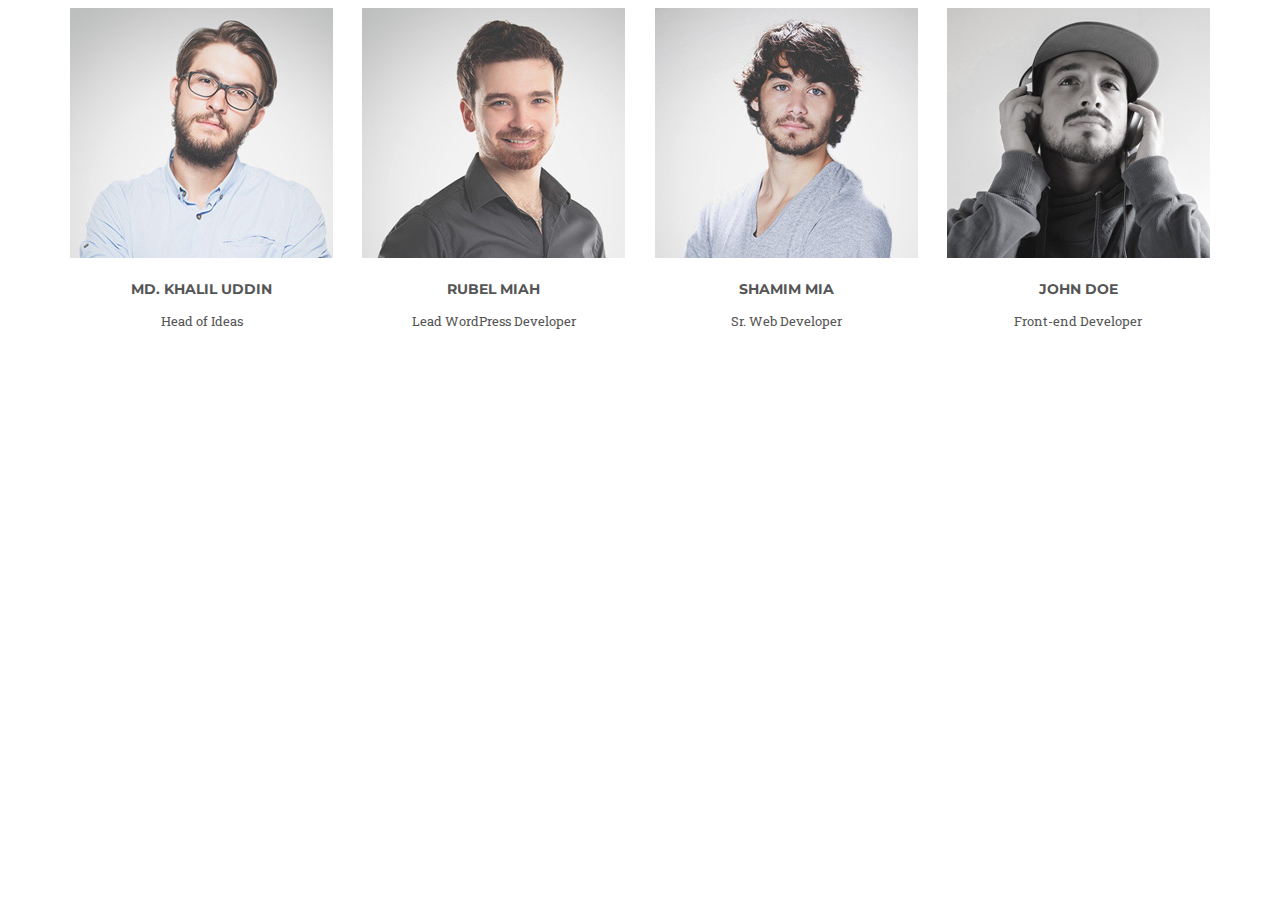
==== index.html @ b05b798d "создание overlay" ====
<!DOCTYPE html>
<html lang="ru">

<head>
    <meta charset="UTF-8">
    <meta name="viewport" content="width=device-width, initial-scale=1.0">
    <title>Module-05-lesson-1</title>
    <link href="https://fonts.googleapis.com/css2?family=Montserrat:wght@600&family=Roboto+Slab&display=swap"
        rel="stylesheet">
    <link rel="stylesheet" href="https://cdnjs.cloudflare.com/ajax/libs/modern-normalize/1.0.0/modern-normalize.min.css"
        integrity="sha512-ISS7cAi1PEhQ8jnbJpJZMd29NlhNj4AWYyLOSp2CE/CsHxTCu+r+t0D2yoJudVrd0/8fTVPUVDzY5Tvli75u/g=="
        crossorigin="anonymous" />
    <link rel="stylesheet" href="./css/styles.css">
</head>

<body>
    <ul class="team-list list">
        <li class="team-list-item">
            <a href="#" class="team-list-link-wrapper link">
                <div class="team-list-img-wrapper">
                    <img src="./images/teammate-1.jpg" alt="teammate Khalil" class="team-list-item-img">
                    <p class="overlay">Lorem, ipsum dolor sit amet consectetur adipisicing elit. Recusandae esse
                        aliquid,
                        dolorem assumenda ipsam in sit molestias sint vel nostrum a corporis earum culpa repellendus
                        quia.
                        Rem voluptates facilis iure. Lorem, ipsum dolor sit amet consectetur adipisicing elit.
                        Recusandae
                        esse aliquid,
                        dolorem assumenda ipsam in sit molestias sint vel nostrum a corporis earum culpa repellendus
                        quia.
                        Rem voluptates facilis iure.</p>
                </div>
                <div class="team-list-content">
                    <h3 class="team-list-item-name">Md. Khalil Uddin</h3>
                    <p class="team-list-item-position">Head of Ideas</p>
                </div>
            </a>
        </li>
        <li class="team-list-item">
            <a href="#" class="team-list-link-wrapper link">

                <img src="./images/teammate-2.jpg" alt="teammate Rubel" class="team-list-item-img">

                <div class="team-list-content">
                    <h3 class="team-list-item-name">Rubel Miah</h3>
                    <p class="team-list-item-position">Lead WordPress Developer</p>
                </div>
            </a>
        </li>
        <li class="team-list-item">
            <a href="#" class="team-list-link-wrapper link">

                <img src="./images/teammate-3.jpg" alt="teammate Shamin" class="team-list-item-img">

                <div class="team-list-content">
                    <h3 class="team-list-item-name">Shamim Mia</h3>
                    <p class="team-list-item-position">Sr. Web Developer</p>
                </div>
            </a>
        </li>
        <li class="team-list-item">
            <a href="#" class="team-list-link-wrapper link">

                <img src="./images/teammate-4.jpg" alt="teammate John" class="team-list-item-img">

                <div class="team-list-content">
                    <h3 class="team-list-item-name">John Doe</h3>
                    <p class="team-list-item-position">Front-end Developer</p>
                </div>
            </a>
        </li>
    </ul>
</body>

</html>
---- css/styles.css ----
h1,
h2,
h3,
h4,
h5,
h6,
p {
  margin: 0;
}

ul,
ol {
  padding: 0;
  margin: 0;
}

img {
  display: block;
  max-width: 100%;
  height: auto;
}

.list {
  list-style: none;
}

.link {
  text-decoration: none;
}

.team-list {
  display: flex;
  justify-content: space-between;
  width: 1140px;
  margin: 0 auto;
}

.team-list-item {
  text-align: center;
  width: 263px;
}

.team-list-content {
  padding: 20px 30px;
}

.team-list-item-name {
  font-family: "Montserrat", sans-serif;
  font-size: 14px;
  color: rgb(85, 85, 85);
  text-transform: uppercase;
  line-height: 1.714;
  margin-bottom: 8px;
}

.team-list-item-position {
  font-family: "Roboto Slab", serif;
  font-size: 13px;
  color: rgb(85, 85, 85);
  line-height: 1.846;
}

.team-list-link-wrapper {
  display: block;
}

.team-list-img-wrapper {
  position: relative;
  overflow: hidden;
}

.overlay {
  position: absolute;
  top: 0;
  left: 0;
  width: 100%;
  height: 100%;
  font-family: sans-serif;
  line-height: 1.4;
  padding: 20px;
  overflow: auto;
  background-color: rgba(255, 99, 71, 0.5);
  color: #ffffff;

  transform: translateY(100%);
  transition: transform 250ms linear;
}

.team-list-link-wrapper:hover .overlay,
.team-list-link-wrapper:focus .overlay {
  transform: translateY(0%);
}
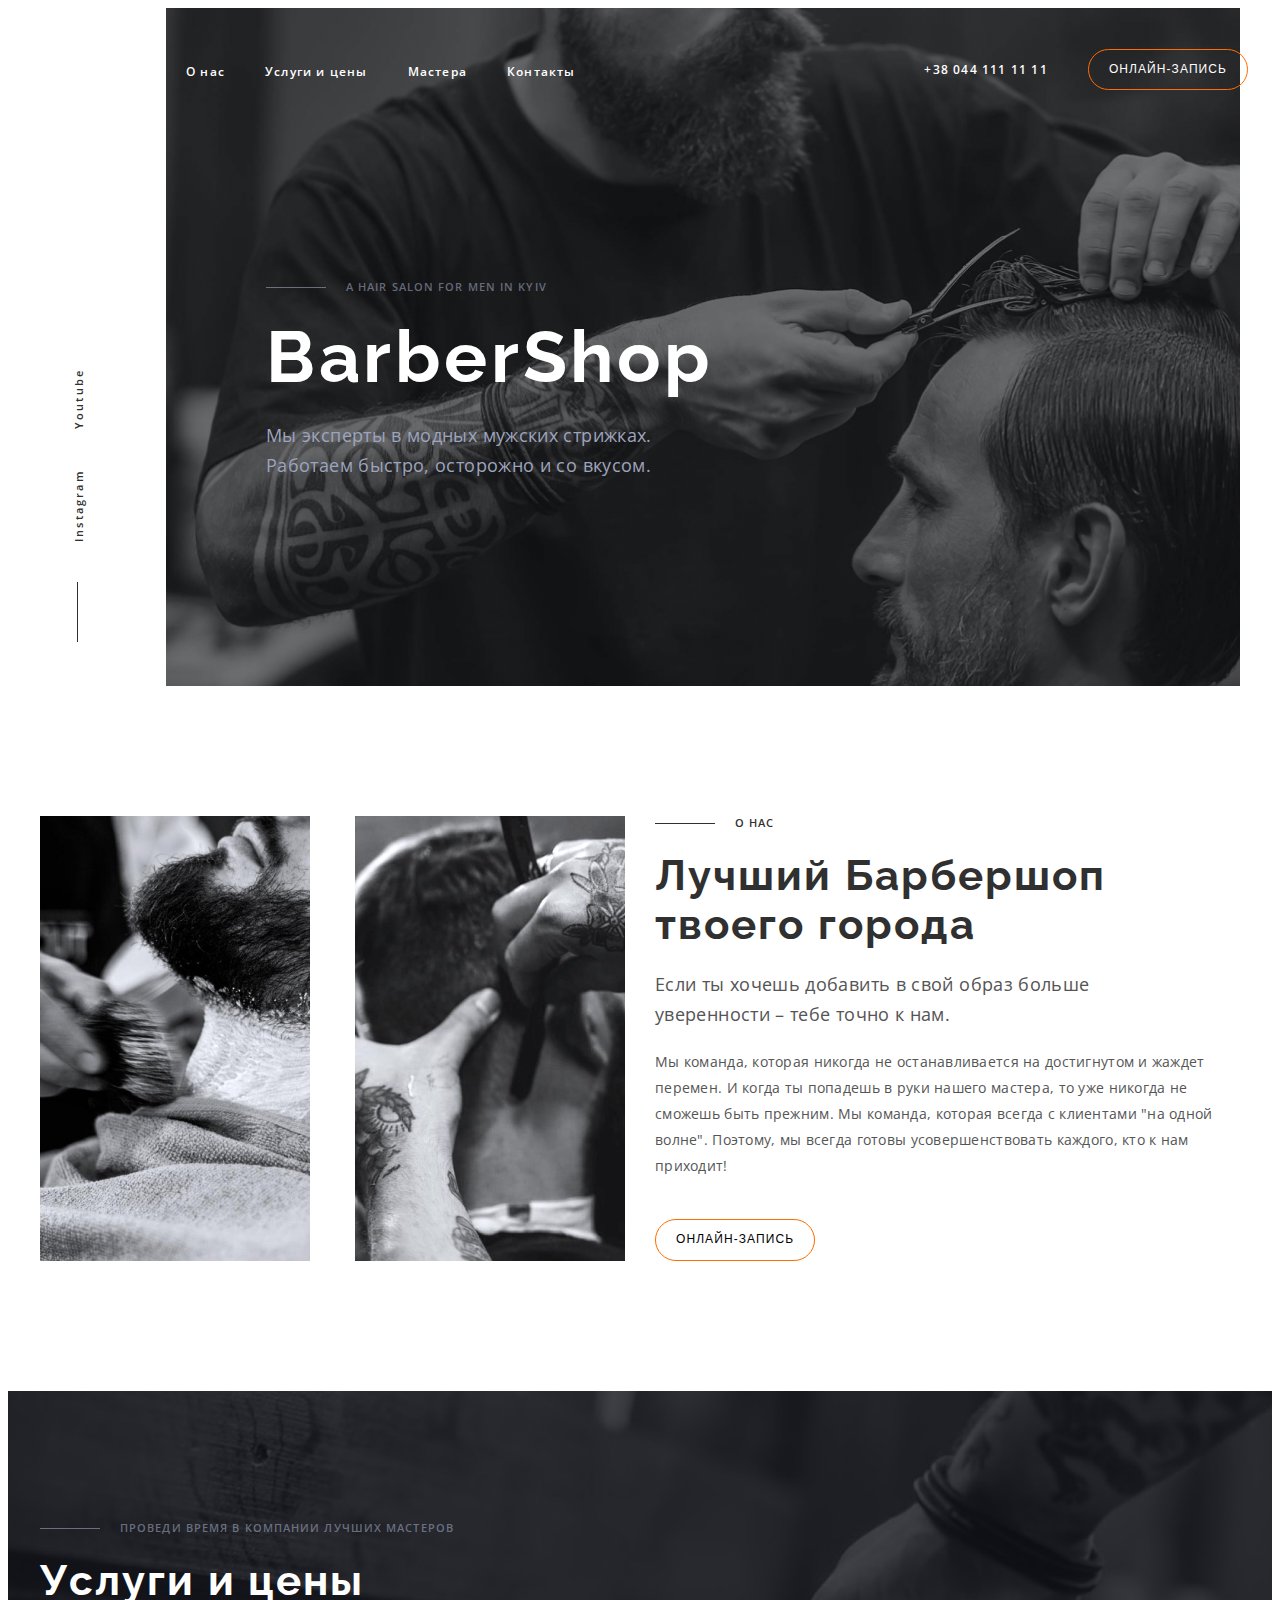
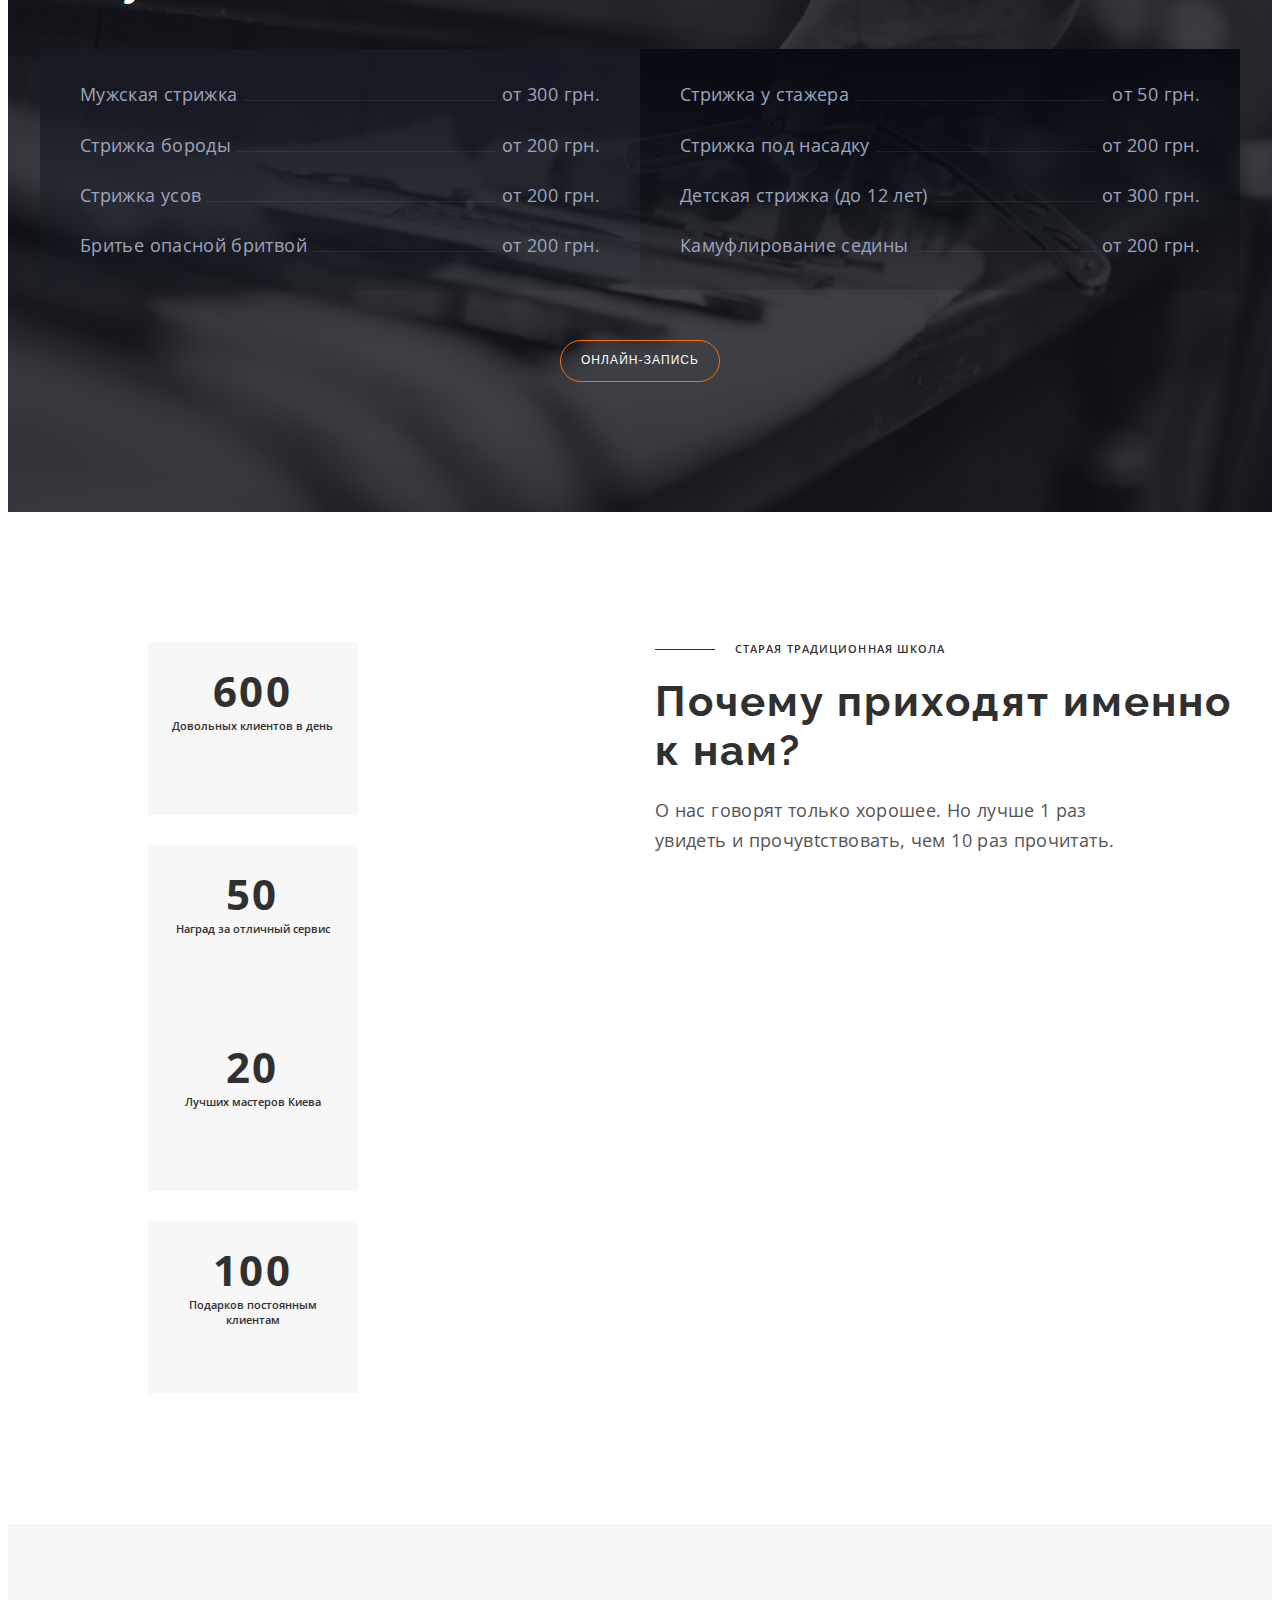
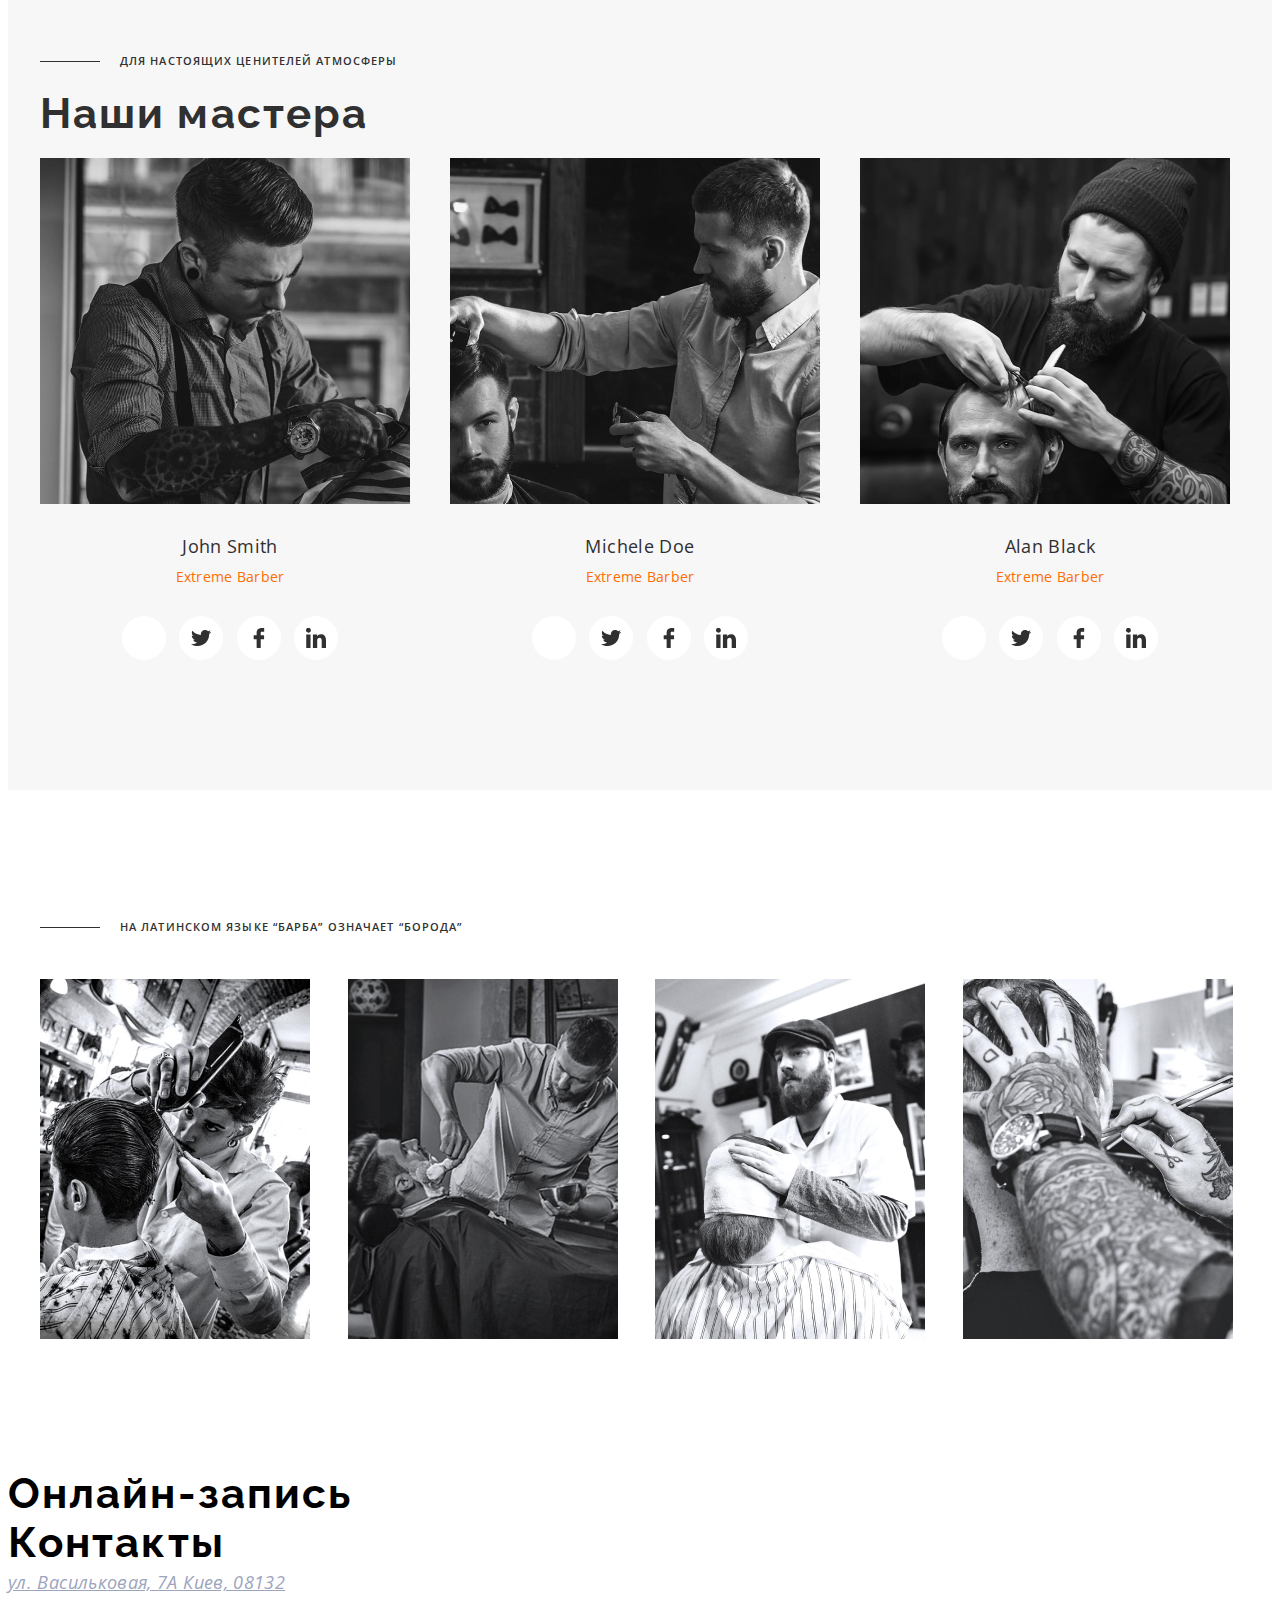
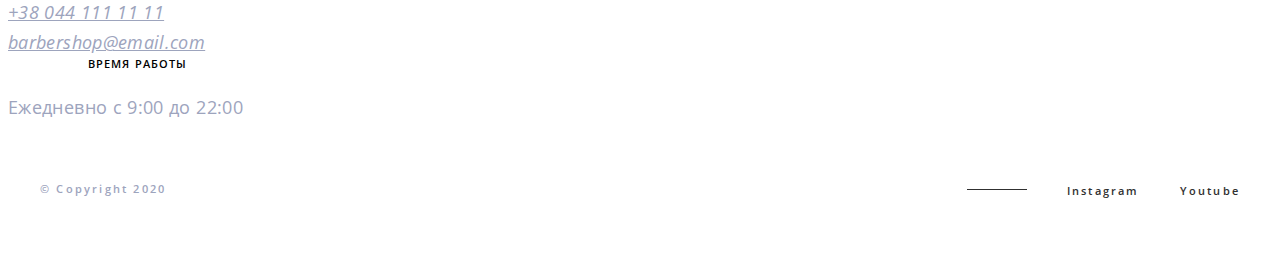
==== commit 1aa9a64f: "Создано модальное окно и добавлены transition на интерактивные элементы" ====
--- a/index.html
+++ b/index.html
@@ -3,73 +3,397 @@
 
 <head>
     <meta charset="UTF-8">
+    <meta http-equiv="X-UA-Compatible" content="IE=edge">
     <meta name="viewport" content="width=device-width, initial-scale=1.0">
-    <title>Module-05-lesson-1</title>
-    <link href="https://fonts.googleapis.com/css2?family=Montserrat:wght@600&family=Roboto+Slab&display=swap"
+    <title>Barbershop</title>
+    <link rel="preconnect" href="https://fonts.googleapis.com">
+    <link rel="preconnect" href="https://fonts.gstatic.com" crossorigin>
+    <link
+        href="https://fonts.googleapis.com/css2?family=Open+Sans:wght@400;600;700&family=Raleway:wght@700&display=swap"
         rel="stylesheet">
-    <link rel="stylesheet" href="https://cdnjs.cloudflare.com/ajax/libs/modern-normalize/1.0.0/modern-normalize.min.css"
-        integrity="sha512-ISS7cAi1PEhQ8jnbJpJZMd29NlhNj4AWYyLOSp2CE/CsHxTCu+r+t0D2yoJudVrd0/8fTVPUVDzY5Tvli75u/g=="
-        crossorigin="anonymous" />
+    <link rel="stylesheet" href="https://cdnjs.cloudflare.com/ajax/libs/modern-normalize/1.1.0/modern-normalize.min.css"
+        integrity="sha512-wpPYUAdjBVSE4KJnH1VR1HeZfpl1ub8YT/NKx4PuQ5NmX2tKuGu6U/JRp5y+Y8XG2tV+wKQpNHVUX03MfMFn9Q=="
+        crossorigin="anonymous" referrerpolicy="no-referrer" />
+    <link rel="stylesheet" href="https://cdnjs.cloudflare.com/ajax/libs/animate.css/4.1.1/animate.min.css" />
     <link rel="stylesheet" href="./css/styles.css">
 </head>
 
 <body>
-    <ul class="team-list list">
-        <li class="team-list-item">
-            <a href="#" class="team-list-link-wrapper link">
-                <div class="team-list-img-wrapper">
-                    <img src="./images/teammate-1.jpg" alt="teammate Khalil" class="team-list-item-img">
-                    <p class="overlay">Lorem, ipsum dolor sit amet consectetur adipisicing elit. Recusandae esse
-                        aliquid,
-                        dolorem assumenda ipsam in sit molestias sint vel nostrum a corporis earum culpa repellendus
-                        quia.
-                        Rem voluptates facilis iure. Lorem, ipsum dolor sit amet consectetur adipisicing elit.
-                        Recusandae
-                        esse aliquid,
-                        dolorem assumenda ipsam in sit molestias sint vel nostrum a corporis earum culpa repellendus
-                        quia.
-                        Rem voluptates facilis iure.</p>
-                </div>
-                <div class="team-list-content">
-                    <h3 class="team-list-item-name">Md. Khalil Uddin</h3>
-                    <p class="team-list-item-position">Head of Ideas</p>
-                </div>
-            </a>
-        </li>
-        <li class="team-list-item">
-            <a href="#" class="team-list-link-wrapper link">
-
-                <img src="./images/teammate-2.jpg" alt="teammate Rubel" class="team-list-item-img">
-
-                <div class="team-list-content">
-                    <h3 class="team-list-item-name">Rubel Miah</h3>
-                    <p class="team-list-item-position">Lead WordPress Developer</p>
-                </div>
-            </a>
-        </li>
-        <li class="team-list-item">
-            <a href="#" class="team-list-link-wrapper link">
-
-                <img src="./images/teammate-3.jpg" alt="teammate Shamin" class="team-list-item-img">
-
-                <div class="team-list-content">
-                    <h3 class="team-list-item-name">Shamim Mia</h3>
-                    <p class="team-list-item-position">Sr. Web Developer</p>
-                </div>
-            </a>
-        </li>
-        <li class="team-list-item">
-            <a href="#" class="team-list-link-wrapper link">
-
-                <img src="./images/teammate-4.jpg" alt="teammate John" class="team-list-item-img">
-
-                <div class="team-list-content">
-                    <h3 class="team-list-item-name">John Doe</h3>
-                    <p class="team-list-item-position">Front-end Developer</p>
-                </div>
-            </a>
-        </li>
-    </ul>
+    <!-- HEADER -->
+    <header class="header">
+        <div class="container header-container">
+            <nav class="nav">
+                <a class="logo animate__bounce" href="./">
+                    <svg class="logo-icon" width="68" height="54">
+                        <use href="./images/sprite.svg#logo"></use>
+                    </svg>
+                </a>
+                <ul class="menu list">
+                    <li class="menu-item">
+                        <a class="menu-link link" href="#about">О нас</a>
+                    </li>
+                    <li class="menu-item">
+                        <a class="menu-link link" href="#services">Услуги и цены</a>
+                    </li>
+                    <li class="menu-item">
+                        <a class="menu-link link" href="">Мастера</a>
+                    </li>
+                    <li class="menu-item">
+                        <a class="menu-link link" href="">Контакты</a>
+                    </li>
+                </ul>
+            </nav>
+            <a class="header-tel link" href="tel:+380441111111">+38 044 111 11 11</a>
+            <button class="modal-btn modal-btn-theme-dark" data-modal-open type="button">онлайн-запись</button>
+        </div>
+    </header>
+    <main>
+        <!-- HERO -->
+        <section class="hero">
+            <div class="container hero-container">
+                <div class="hero-left-side">
+                    <ul class="social-links-list hero-social-links-list list">
+                        <li class="social-links-list-item">
+                            <a class="social-links-list-link link" href="" lang="en">Instagram</a>
+                        </li>
+                        <li class="social-links-list-item">
+                            <a class="social-links-list-link link" href="" lang="en">Youtube</a>
+                        </li>
+                    </ul>
+                </div>
+                <div class="hero-right-side">
+                    <p class="suptitle suptitle-theme-dark" lang="en">A hair salon for men in Kyiv</p>
+                    <h1 class="hero-title" lang="en">BarberShop</h1>
+                    <p class="description description-theme-dark hero-description">Мы эксперты в модных мужских
+                        стрижках. Работаем быстро,
+                        осторожно и
+                        со
+                        вкусом.</p>
+                </div>
+            </div>
+        </section>
+
+        <!-- ABOUT -->
+        <section class="about section" id="about">
+            <div class="container about-container">
+                <div class="about-left-side">
+                    <ul class="about-list list">
+                        <li class="about-list-item">
+                            <img class="about-list-img" src="./images/about/about-img-1.jpg"
+                                alt="мастер бреет бороду клиенту" width="270" height="445">
+                        </li>
+                        <li class="about-list-item">
+                            <img class="about-list-img" src="./images/about/about-img-2.jpg"
+                                alt="мастер стрижет клиента" width="270" height="445">
+                        </li>
+                    </ul>
+                </div>
+                <div class="about-right-side">
+                    <h2 class="suptitle suptitle-theme-light">О НАС</h2>
+                    <h3 class="title title-theme-light">Лучший Барбершоп твоего города</h3>
+                    <p class="description description-theme-light about-description">Если ты хочешь добавить в свой
+                        образ больше уверенности –
+                        тебе точно к нам.
+                    </p>
+                    <p class="about-text">Мы команда, которая никогда не останавливается на достигнутом
+                        и жаждет перемен. И когда ты попадешь в руки нашего мастера,
+                        то уже никогда не сможешь быть прежним. Мы команда, которая всегда с клиентами "на одной волне".
+                        Поэтому, мы всегда готовы усовершенствовать каждого, кто к нам приходит!</p>
+                    <button class="modal-btn" type="button">онлайн-запись</button>
+                </div>
+            </div>
+        </section>
+
+        <!-- SERVICES -->
+        <section class="services section" id="services">
+            <div class="container">
+                <p class="suptitle suptitle-theme-dark">Проведи время в компании лучших мастеров</p>
+                <h2 class="title title-theme-dark">Услуги и цены</h2>
+                <div class="services-list-wrapper">
+                    <ul class="services-list list">
+                        <li class="services-list-item">
+                            <span class="services-list-name">Мужская стрижка</span><span class="services-list-price">от
+                                300
+                                грн.</span>
+                        </li>
+                        <li class="services-list-item">
+                            <span class="services-list-name">Стрижка бороды</span><span class="services-list-price">от
+                                200
+                                грн.</span>
+                        </li>
+                        <li class="services-list-item">
+                            <span class="services-list-name">Стрижка усов</span><span class="services-list-price">от 200
+                                грн.</span>
+                        </li>
+                        <li class="services-list-item">
+                            <span class="services-list-name">Бритье опасной бритвой</span><span
+                                class="services-list-price">от
+                                200 грн.</span>
+                        </li>
+                    </ul>
+                    <ul class="services-list list">
+                        <li class="services-list-item">
+                            <span class="services-list-name">Cтрижка у стажера</span><span
+                                class="services-list-price">от 50
+                                грн.</span>
+                        </li>
+                        <li class="services-list-item">
+                            <span class="services-list-name">Стрижка под насадку</span><span
+                                class="services-list-price">от
+                                200
+                                грн.</span>
+                        </li>
+                        <li class="services-list-item">
+                            <span class="services-list-name">Детская стрижка (до 12 лет)</span><span
+                                class="services-list-price">от 300 грн.</span>
+                        </li>
+                        <li class="services-list-item">
+                            <span class="services-list-name">Камуфлирование седины</span><span
+                                class="services-list-price">от
+                                200 грн.</span>
+                        </li>
+                    </ul>
+                </div>
+                <button class="modal-btn modal-btn-theme-dark services-modal-btn" type="button">онлайн-запись</button>
+            </div>
+        </section>
+
+        <!-- ADVANTAGES -->
+        <section class="advantages section">
+            <div class="container advantages-container">
+                <div class="advantages-left-side">
+                    <ul class="advantages-list list">
+                        <li class="advantages-list-item">
+                            <p class="advantages-list-count">600</p>
+                            <p class="advantages-list-desc">Довольных клиентов в день</p>
+                        </li>
+                        <li class="advantages-list-item">
+                            <p class="advantages-list-count">50</p>
+                            <p class="advantages-list-desc">Наград за отличный сервис </p>
+                        </li>
+                        <li class="advantages-list-item">
+                            <p class="advantages-list-count">20</p>
+                            <p class="advantages-list-desc">Лучших мастеров Киева </p>
+                        </li>
+                        <li class="advantages-list-item">
+                            <p class="advantages-list-count">100</p>
+                            <p class="advantages-list-desc">Подарков постоянным клиентам</p>
+                        </li>
+                    </ul>
+                </div>
+                <div class="advantages-right-side">
+                    <p class="suptitle suptitle-theme-light">старая традиционная школа</p>
+                    <h2 class="title title-theme-light">Почему приходят именно к нам?</h2>
+                    <p class="description description-theme-light advantages-description">О нас говорят только хорошее.
+                        Но лучше 1 раз увидеть и
+                        прочувtствовать, чем
+                        10
+                        раз прочитать. </p>
+                </div>
+            </div>
+        </section>
+
+        <!-- MASTERS -->
+        <section class="masters section">
+            <div class="container">
+                <p class="suptitle suptitle-theme-light">для настоящих ценителей атмосферы</p>
+                <h2 class="title title-theme-light">Наши мастера</h2>
+                <ul class="masters-list list">
+                    <li class="masters-list-item">
+                        <img class="masters-list-img" src="./images/masters/john-smith.jpg" alt="мастер стрижет клиента"
+                            width="370" height="346">
+                        <div class="masters-list-content">
+                            <h3 class="masters-list-name" lang="en">John Smith</h3>
+                            <p class="masters-list-position" lang="en">Extreme Barber</p>
+                            <ul class="social-list list">
+                                <li class="social-list-item">
+                                    <a href="" class="social-list-link link">
+                                        <svg class="social-list-icon" width="20" height="20">
+                                            <use href="./images/sprite.svg#instagram"></use>
+                                        </svg>
+                                    </a>
+                                </li>
+                                <li class="social-list-item">
+                                    <a href="" class="social-list-link link">
+                                        <svg class="social-list-icon" width="20" height="20">
+                                            <use href="./images/sprite.svg#twitter"></use>
+                                        </svg>
+                                    </a>
+                                </li>
+                                <li class="social-list-item">
+                                    <a href="" class="social-list-link link">
+                                        <svg class="social-list-icon" width="20" height="20">
+                                            <use href="./images/sprite.svg#facebook"></use>
+                                        </svg>
+                                    </a>
+                                </li>
+                                <li class="social-list-item">
+                                    <a href="" class="social-list-link link">
+                                        <svg class="social-list-icon" width="20" height="20">
+                                            <use href="./images/sprite.svg#linkedin"></use>
+                                        </svg>
+                                    </a>
+                                </li>
+                            </ul>
+                        </div>
+                    </li>
+                    <li class="masters-list-item">
+                        <img class="masters-list-img" src="./images/masters/michele-doe.jpg"
+                            alt="мастер стрижет клиента" width="370" height="346">
+                        <div class="masters-list-content">
+                            <h3 class="masters-list-name" lang="en">Michele Doe</h3>
+                            <p class="masters-list-position" lang="en">Extreme Barber</p>
+                            <ul class="social-list list">
+                                <li class="social-list-item">
+                                    <a href="" class="social-list-link link">
+                                        <svg class="social-list-icon" width="20" height="20">
+                                            <use href="./images/sprite.svg#instagram"></use>
+                                        </svg>
+                                    </a>
+                                </li>
+                                <li class="social-list-item">
+                                    <a href="" class="social-list-link link">
+                                        <svg class="social-list-icon" width="20" height="20">
+                                            <use href="./images/sprite.svg#twitter"></use>
+                                        </svg>
+                                    </a>
+                                </li>
+                                <li class="social-list-item">
+                                    <a href="" class="social-list-link link">
+                                        <svg class="social-list-icon" width="20" height="20">
+                                            <use href="./images/sprite.svg#facebook"></use>
+                                        </svg>
+                                    </a>
+                                </li>
+                                <li class="social-list-item">
+                                    <a href="" class="social-list-link link">
+                                        <svg class="social-list-icon" width="20" height="20">
+                                            <use href="./images/sprite.svg#linkedin"></use>
+                                        </svg>
+                                    </a>
+                                </li>
+                            </ul>
+                        </div>
+                    </li>
+                    <li class="masters-list-item">
+                        <img class="masters-list-img" src="./images/masters/alan-black.jpg" alt="мастер стрижет клиента"
+                            width="370" height="346">
+                        <div class="masters-list-content">
+                            <h3 class="masters-list-name" lang="en">Alan Black</h3>
+                            <p class="masters-list-position" lang="en">Extreme Barber</p>
+                            <ul class="social-list list">
+                                <li class="social-list-item">
+                                    <a href="" class="social-list-link link">
+                                        <svg class="social-list-icon" width="20" height="20">
+                                            <use href="./images/sprite.svg#instagram"></use>
+                                        </svg>
+                                    </a>
+                                </li>
+                                <li class="social-list-item">
+                                    <a href="" class="social-list-link link">
+                                        <svg class="social-list-icon" width="20" height="20">
+                                            <use href="./images/sprite.svg#twitter"></use>
+                                        </svg>
+                                    </a>
+                                </li>
+                                <li class="social-list-item">
+                                    <a href="" class="social-list-link link">
+                                        <svg class="social-list-icon" width="20" height="20">
+                                            <use href="./images/sprite.svg#facebook"></use>
+                                        </svg>
+                                    </a>
+                                </li>
+                                <li class="social-list-item">
+                                    <a href="" class="social-list-link link">
+                                        <svg class="social-list-icon" width="20" height="20">
+                                            <use href="./images/sprite.svg#linkedin"></use>
+                                        </svg>
+                                    </a>
+                                </li>
+                            </ul>
+                        </div>
+                    </li>
+                </ul>
+            </div>
+        </section>
+
+        <!-- GALLERY -->
+        <section class="gallery section">
+            <div class="container">
+                <h2 class="visually-hidden">Галерея работ</h2>
+                <p class="suptitle suptitle-theme-light gallery-suptitle">На латинском языке “барба” означает “борода”
+                </p>
+                <ul class="gallery-list list">
+                    <li class="gallery-list-item">
+                        <img class="gallery-list-img" src="./images/gallery/gallery-img-1.jpg"
+                            alt="мастер стрижет клиента" width="270" height="360">
+                    </li>
+                    <li class="gallery-list-item">
+                        <img class="gallery-list-img" src="./images/gallery/gallery-img-2.jpg"
+                            alt="мастер бреет бороду клиенту" width="270" height="360">
+                    </li>
+                    <li class="gallery-list-item">
+                        <img class="gallery-list-img" src="./images/gallery/gallery-img-3.jpg"
+                            alt="мастер распаривает лицо клиенту" width="270" height="360">
+                    </li>
+                    <li class="gallery-list-item">
+                        <img class="gallery-list-img" src="./images/gallery/gallery-img-4.jpg"
+                            alt="мастер стрижет клиента" width="270" height="360">
+                    </li>
+                </ul>
+            </div>
+        </section>
+
+        <!-- CONTACT FORM -->
+        <section class="feedback">
+            <h2 class="title">Онлайн-запись</h2>
+        </section>
+
+        <!-- CONTACT INFORMATION -->
+        <section class="contact-info">
+            <h2 class="title">Контакты</h2>
+            <address>
+                <ul class="contact-list">
+                    <li class="contact-list-item">
+                        <a class="contact-list-link" href="https://goo.gl/maps/F4k528ypwL5g25dR6" target="_blank"
+                            rel="noopener noreferrer">ул.
+                            Васильковая, 7А Киев, 08132</a>
+                    </li>
+                    <li class="contact-list-item">
+                        <a class="contact-list-link" href="tel:+380441111111">+38 044 111 11 11</a>
+                    </li>
+                    <li class="contact-list-item">
+                        <a class="contact-list-link" href="mailto:barbershop@email.com">barbershop@email.com</a>
+                    </li>
+                </ul>
+            </address>
+            <p class="suptitle">время работы</p>
+            <p class="contact-info-date">Ежедневно с 9:00 до 22:00</p>
+        </section>
+    </main>
+
+    <!-- FOOTER -->
+    <footer class="footer">
+        <div class="container footer-container">
+            <p class="copyright">&copy; Copyright 2020</p>
+            <ul class="social-links-list list">
+                <li class="social-links-list-item">
+                    <a class="social-links-list-link link" href="" lang="en">Instagram</a>
+                </li>
+                <li class="social-links-list-item">
+                    <a class="social-links-list-link link" href="" lang="en">Youtube</a>
+                </li>
+            </ul>
+        </div>
+    </footer>
+
+    <div class="backdrop is-hidden" data-modal>
+        <div class="modal">
+            <button type="button" class="close-btn" data-modal-close>X</button>
+        </div>
+    </div>
+
+    <script src="./js/modal.js"></script>
 </body>
 
 </html>--- a/css/styles.css
+++ b/css/styles.css
@@ -1,3 +1,14 @@
+:root {
+  --main-font: "Open Sans", sans-serif;
+  --secondary-font: "Raleway", sans-serif;
+  --accent-color: #ff6c00;
+}
+
+body {
+  font-family: var(--main-font);
+  font-weight: 600;
+}
+
 h1,
 h2,
 h3,
@@ -5,19 +16,19 @@
 h5,
 h6,
 p {
-  margin: 0;
+  margin-top: 0;
+  margin-bottom: 0;
 }
 
 ul,
 ol {
-  padding: 0;
-  margin: 0;
+  margin-top: 0;
+  margin-bottom: 0;
+  padding-left: 0;
 }
 
 img {
   display: block;
-  max-width: 100%;
-  height: auto;
 }
 
 .list {
@@ -28,65 +39,593 @@
   text-decoration: none;
 }
 
-.team-list {
+.container {
+  width: 1200px;
+  margin-left: auto;
+  margin-right: auto;
+  padding-left: 15px;
+  padding-right: 15px;
+}
+
+.section {
+  padding-top: 130px;
+  padding-bottom: 130px;
+}
+
+.visually-hidden {
+  position: absolute !important;
+  clip: rect(1px 1px 1px 1px); /* IE6, IE7 */
+  clip: rect(1px, 1px, 1px, 1px);
+  padding: 0 !important;
+  border: 0 !important;
+  height: 1px !important;
+  width: 1px !important;
+  overflow: hidden;
+}
+/* ============== COMPONENTS ============== */
+.modal-btn {
+  padding: 12px 20px;
+  font-size: 12px;
+  line-height: 1.33;
+  letter-spacing: 0.09em;
+  text-transform: uppercase;
+  cursor: pointer;
+  background-color: transparent;
+  border: 1px solid var(--accent-color);
+  border-radius: 25px;
+  transition: all 250ms linear;
+}
+
+.modal-btn-theme-dark {
+  color: #ffffff;
+}
+
+.modal-btn:hover,
+.modal-btn:focus {
+  background-color: var(--accent-color);
+  color: #ffffff;
+}
+
+.social-links-list {
+  display: flex;
+  align-items: center;
+}
+
+.social-links-list::before {
+  display: block;
+  content: "";
+  flex-shrink: 0;
+  width: 60px;
+  height: 1px;
+  background-color: #303030;
+  margin-right: 40px;
+}
+
+.social-links-list-item:not(:last-child) {
+  margin-right: 40px;
+}
+
+.social-links-list-link {
+  font-size: 11px;
+  line-height: 1.36;
+  letter-spacing: 0.2em;
+  color: #303030;
+  transition: color 250ms linear;
+}
+
+.social-links-list-link:hover,
+.social-links-list-link:focus {
+  color: var(--accent-color);
+}
+
+.suptitle {
+  display: flex;
+  align-items: center;
+  font-size: 11px;
+  font-weight: 600;
+  line-height: 1.36;
+  letter-spacing: 0.1em;
+  text-transform: uppercase;
+  margin-bottom: 20px;
+}
+
+.suptitle::before {
+  display: block;
+  content: "";
+  width: 60px;
+  height: 1px;
+  margin-right: 20px;
+}
+
+.suptitle-theme-dark {
+  color: rgba(157, 164, 189, 0.6);
+}
+
+.suptitle-theme-dark::before {
+  background-color: rgba(157, 164, 189, 0.6);
+}
+
+.suptitle-theme-light {
+  color: #303030;
+}
+
+.suptitle-theme-light::before {
+  background-color: #303030;
+}
+
+.description {
+  font-weight: 400;
+  font-size: 18px;
+  line-height: 1.67;
+  letter-spacing: 0.02em;
+  /* color: #9da4bd; */
+}
+
+.description-theme-dark {
+  color: #9da4bd;
+}
+
+.description-theme-light {
+  color: #555555;
+}
+
+.title {
+  font-family: var(--secondary-font);
+  font-size: 42px;
+  line-height: 1.17;
+  letter-spacing: 0.05em;
+  /* color: #303030; */
+}
+
+.title-theme-dark {
+  margin-bottom: 44px;
+  color: #ffffff;
+}
+
+.title-theme-light {
+  margin-bottom: 20px;
+  color: #303030;
+}
+
+.social-list {
   display: flex;
   justify-content: space-between;
-  width: 1140px;
+}
+
+.social-list-link {
+  display: flex;
+  align-items: center;
+  justify-content: center;
+  width: 44px;
+  height: 44px;
+  border-radius: 50%;
+  background-color: #ffffff;
+}
+
+.social-list-link:hover,
+.social-list-link:focus {
+  background-color: #303030;
+}
+
+.social-list-icon {
+  fill: #303030;
+}
+
+.social-list-link:hover .social-list-icon,
+.social-list-link:focus .social-list-icon {
+  fill: var(--accent-color);
+}
+
+/* ============== END COMPONENTS ============== */
+
+/* ============== HEADER ============== */
+.header {
+  position: absolute;
+  width: 100%;
+  padding-top: 32px;
+}
+
+.header-container {
+  display: flex;
+  align-items: center;
+}
+
+.nav {
+  display: flex;
+  align-items: center;
+}
+
+.logo {
+  margin-right: 70px;
+  animation-duration: 1000ms;
+  animation-iteration-count: 2;
+}
+
+.menu {
+  display: flex;
+}
+
+.menu-item:not(:last-child) {
+  margin-right: 40px;
+}
+
+.menu-link {
+  font-size: 12px;
+  line-height: 1.33;
+  letter-spacing: 0.1em;
+  color: #ffffff;
+  transition: color 250ms linear;
+}
+
+.menu-link:hover,
+.menu-link:focus {
+  color: var(--accent-color);
+}
+
+.header-tel {
+  font-size: 12px;
+  line-height: 1.33;
+  letter-spacing: 0.1em;
+  margin-left: auto;
+  margin-right: 40px;
+  color: #ffffff;
+  transition: color 250ms linear;
+}
+
+.header-tel:hover,
+.header-tel:focus {
+  color: var(--accent-color);
+}
+/* ============== END HEADER ============== */
+
+/* ============== HERO ============== */
+.hero-container {
+  display: flex;
+}
+
+.hero-left-side {
+  display: flex;
+  align-items: flex-end;
+  width: 100px;
+  padding-left: 26px;
+  padding-bottom: 40px;
+}
+
+.hero-social-links-list {
+  transform: rotate(-90deg) translateX(-18px);
+  transform-origin: left top;
+}
+
+.hero-right-side {
+  flex-grow: 1;
+  padding-left: 100px;
+  padding-top: 272px;
+  padding-bottom: 206px;
+  background-color: #303030;
+  background-image: linear-gradient(
+      rgba(25, 28, 38, 0.2),
+      rgba(25, 28, 38, 0.2)
+    ),
+    url("../images/hero/bg.jpg");
+  background-size: cover;
+}
+
+.hero-title {
+  font-family: var(--secondary-font);
+  font-size: 72px;
+  line-height: 1.18;
+  letter-spacing: 0.05em;
+  margin-bottom: 20px;
+  color: #ffffff;
+}
+
+.hero-description {
+  width: 400px;
+}
+/* ============== END HERO ============== */
+
+/* ============== ABOUT ============== */
+.about-container {
+  display: flex;
+  justify-content: space-between;
+}
+
+.about-left-side,
+.about-right-side {
+  width: calc(100% / 2 - 15px);
+}
+
+.about-list {
+  display: flex;
+  justify-content: space-between;
+}
+
+.about-description {
+  margin-bottom: 20px;
+  max-width: 442px;
+}
+
+.about-text {
+  font-weight: 400;
+  font-size: 14px;
+  line-height: 1.86;
+  letter-spacing: 0.02em;
+  color: #555555;
+  margin-bottom: 40px;
+}
+/* ============== END ABOUT ============== */
+
+/* ============== SERVICES ============== */
+.services {
+  background-color: #111319;
+  background-image: url("../images/services/bg.png");
+  background-size: cover;
+}
+
+.services-list-wrapper {
+  display: flex;
+  margin-bottom: 50px;
+}
+
+.services-list {
+  width: 50%;
+  padding: 30px 40px;
+}
+
+.services-list:nth-child(odd) {
+  background-image: linear-gradient(
+    180deg,
+    #171a24 0%,
+    rgba(23, 26, 36, 0.2) 100%
+  );
+}
+.services-list:nth-child(even) {
+  background-image: linear-gradient(
+    180deg,
+    #090b13 0%,
+    rgba(9, 11, 19, 0.2) 100%
+  );
+}
+
+.services-list-item {
+  display: flex;
+  align-items: baseline;
+}
+
+.services-list-item::before {
+  content: "";
+  flex-grow: 1;
+  height: 1px;
+  margin: 0 6px;
+  background-color: rgba(157, 164, 189, 0.12);
+}
+
+.services-list-item:not(:last-child) {
+  margin-bottom: 20px;
+}
+
+.services-list-name,
+.services-list-price {
+  font-weight: 400;
+  font-size: 18px;
+  line-height: 1.67;
+  letter-spacing: 0.02em;
+  color: #9da4bd;
+}
+
+.services-list-name {
+  order: -1;
+}
+
+.services-modal-btn {
+  display: block;
   margin: 0 auto;
 }
-
-.team-list-item {
+/* ============== END SERVICES ============== */
+
+/* ============== ADVANTAGES ============== */
+.advantages-container {
+  display: flex;
+  justify-content: space-between;
+}
+
+.advantages-description {
+  max-width: 470px;
+}
+
+.advantages-left-side,
+.advantages-right-side {
+  width: calc(100% / 2 - 15px);
+}
+
+.advantages-list {
+  display: flex;
+  flex-wrap: wrap;
+  align-items: flex-end;
+  width: 370px;
+  margin: 0 auto;
+}
+
+.advantages-list-item {
+  width: 170px;
+  height: 133px;
+  padding: 20px;
+  background-color: #f7f7f7;
+}
+
+.advantages-list-item:nth-child(odd) {
+  margin-bottom: 30px;
+  margin-right: 30px;
+}
+
+.advantages-list-count {
+  font-weight: 700;
+  font-size: 42px;
+  line-height: 1.36;
   text-align: center;
-  width: 263px;
-}
-
-.team-list-content {
-  padding: 20px 30px;
-}
-
-.team-list-item-name {
-  font-family: "Montserrat", sans-serif;
+  letter-spacing: 0.05em;
+  color: #303030;
+}
+
+.advantages-list-desc {
+  font-size: 11px;
+  line-height: 1.36;
+  text-align: center;
+  color: #303030;
+}
+/* ============== END ADVANTAGES ============== */
+
+/* ============== MASTERS ============== */
+.masters {
+  background-color: #f7f7f7;
+}
+
+.masters-list {
+  display: flex;
+  flex-wrap: wrap;
+  margin-left: -30px;
+  margin-top: -30px;
+}
+
+.masters-list-item {
+  flex-basis: calc((100% - 90px) / 3);
+  margin-left: 30px;
+  margin-top: 30px;
+}
+
+/* .masters-list-item:not(:nth-child(3n)) {
+  margin-right: 30px;
+}
+
+.masters-list-item:not(:nth-last-child(-n + 3)) {
+  margin-bottom: 30px;
+} */
+
+.masters-list-content {
+  padding-top: 30px;
+  padding-right: 82px;
+  padding-left: 82px;
+}
+
+.masters-list-name {
+  font-weight: 400;
+  font-size: 18px;
+  line-height: 1.39;
+  text-align: center;
+  letter-spacing: 0.02em;
+  color: #303030;
+  margin-bottom: 8px;
+}
+
+.masters-list-position {
+  font-weight: 400;
   font-size: 14px;
-  color: rgb(85, 85, 85);
-  text-transform: uppercase;
-  line-height: 1.714;
-  margin-bottom: 8px;
-}
-
-.team-list-item-position {
-  font-family: "Roboto Slab", serif;
-  font-size: 13px;
-  color: rgb(85, 85, 85);
-  line-height: 1.846;
-}
-
-.team-list-link-wrapper {
-  display: block;
-}
-
-.team-list-img-wrapper {
-  position: relative;
-  overflow: hidden;
-}
-
-.overlay {
-  position: absolute;
+  line-height: 1.36;
+  text-align: center;
+  letter-spacing: 0.02em;
+  color: var(--accent-color);
+  margin-bottom: 30px;
+}
+/* ============== END MASTERS ============== */
+
+/* ============== GALLERY ============== */
+.gallery-suptitle {
+  margin-bottom: 44px;
+}
+
+.gallery-list {
+  display: flex;
+  flex-wrap: wrap;
+  margin-left: -30px;
+  margin-top: -30px;
+}
+
+.gallery-list-item {
+  flex-basis: calc((100% - 120px) / 4);
+  margin-top: 30px;
+  margin-left: 30px;
+}
+/* ============== END GALLERY ============== */
+
+/* ============== CONTACT FORM ============== */
+
+/* ============== END CONTACT FORM ============== */
+
+/* ============== CONTACT INFORMATION ============== */
+.contact-list-link {
+  font-weight: 400;
+  font-size: 18px;
+  line-height: 1.67;
+  letter-spacing: 0.02em;
+  color: #9da4bd;
+}
+
+.contact-info-date {
+  font-weight: 400;
+  font-size: 18px;
+  line-height: 1.67;
+  letter-spacing: 0.02em;
+  color: #9da4bd;
+}
+/* ============== END CONTACT INFORMATION ============== */
+
+/* ============== FOOTER ============== */
+.footer {
+  padding-top: 56px;
+  padding-bottom: 56px;
+}
+
+.footer-container {
+  display: flex;
+  align-items: center;
+  justify-content: space-between;
+}
+
+.copyright {
+  font-size: 11px;
+  line-height: 1.36;
+  letter-spacing: 0.2em;
+  color: #9da4bd;
+}
+/* ============== END FOOTER ============== */
+
+.backdrop {
+  position: fixed;
   top: 0;
   left: 0;
-  width: 100%;
-  height: 100%;
-  font-family: sans-serif;
-  line-height: 1.4;
-  padding: 20px;
-  overflow: auto;
-  background-color: rgba(255, 99, 71, 0.5);
-  color: #ffffff;
-
-  transform: translateY(100%);
-  transition: transform 250ms linear;
-}
-
-.team-list-link-wrapper:hover .overlay,
-.team-list-link-wrapper:focus .overlay {
-  transform: translateY(0%);
-}
+  right: 0;
+  bottom: 0;
+  z-index: 100;
+  background-color: rgba(0, 0, 0, 0.5);
+
+  transition: opacity 500ms linear, visibility 500ms linear;
+}
+
+.modal {
+  position: absolute;
+  top: 50%;
+  left: 50%;
+  transform: translate(-50%, -50%);
+  width: 528px;
+  height: 580px;
+  background-color: #ffffff;
+}
+
+.close-btn {
+  position: absolute;
+  top: 8px;
+  right: 8px;
+  width: 30px;
+  height: 30px;
+  border-radius: 50%;
+  border: 1px solid rgba(0, 0, 0, 0.1);
+  background-color: transparent;
+  cursor: pointer;
+  padding: 0;
+}
+
+.is-hidden {
+  opacity: 0;
+  visibility: hidden;
+  pointer-events: none;
+}
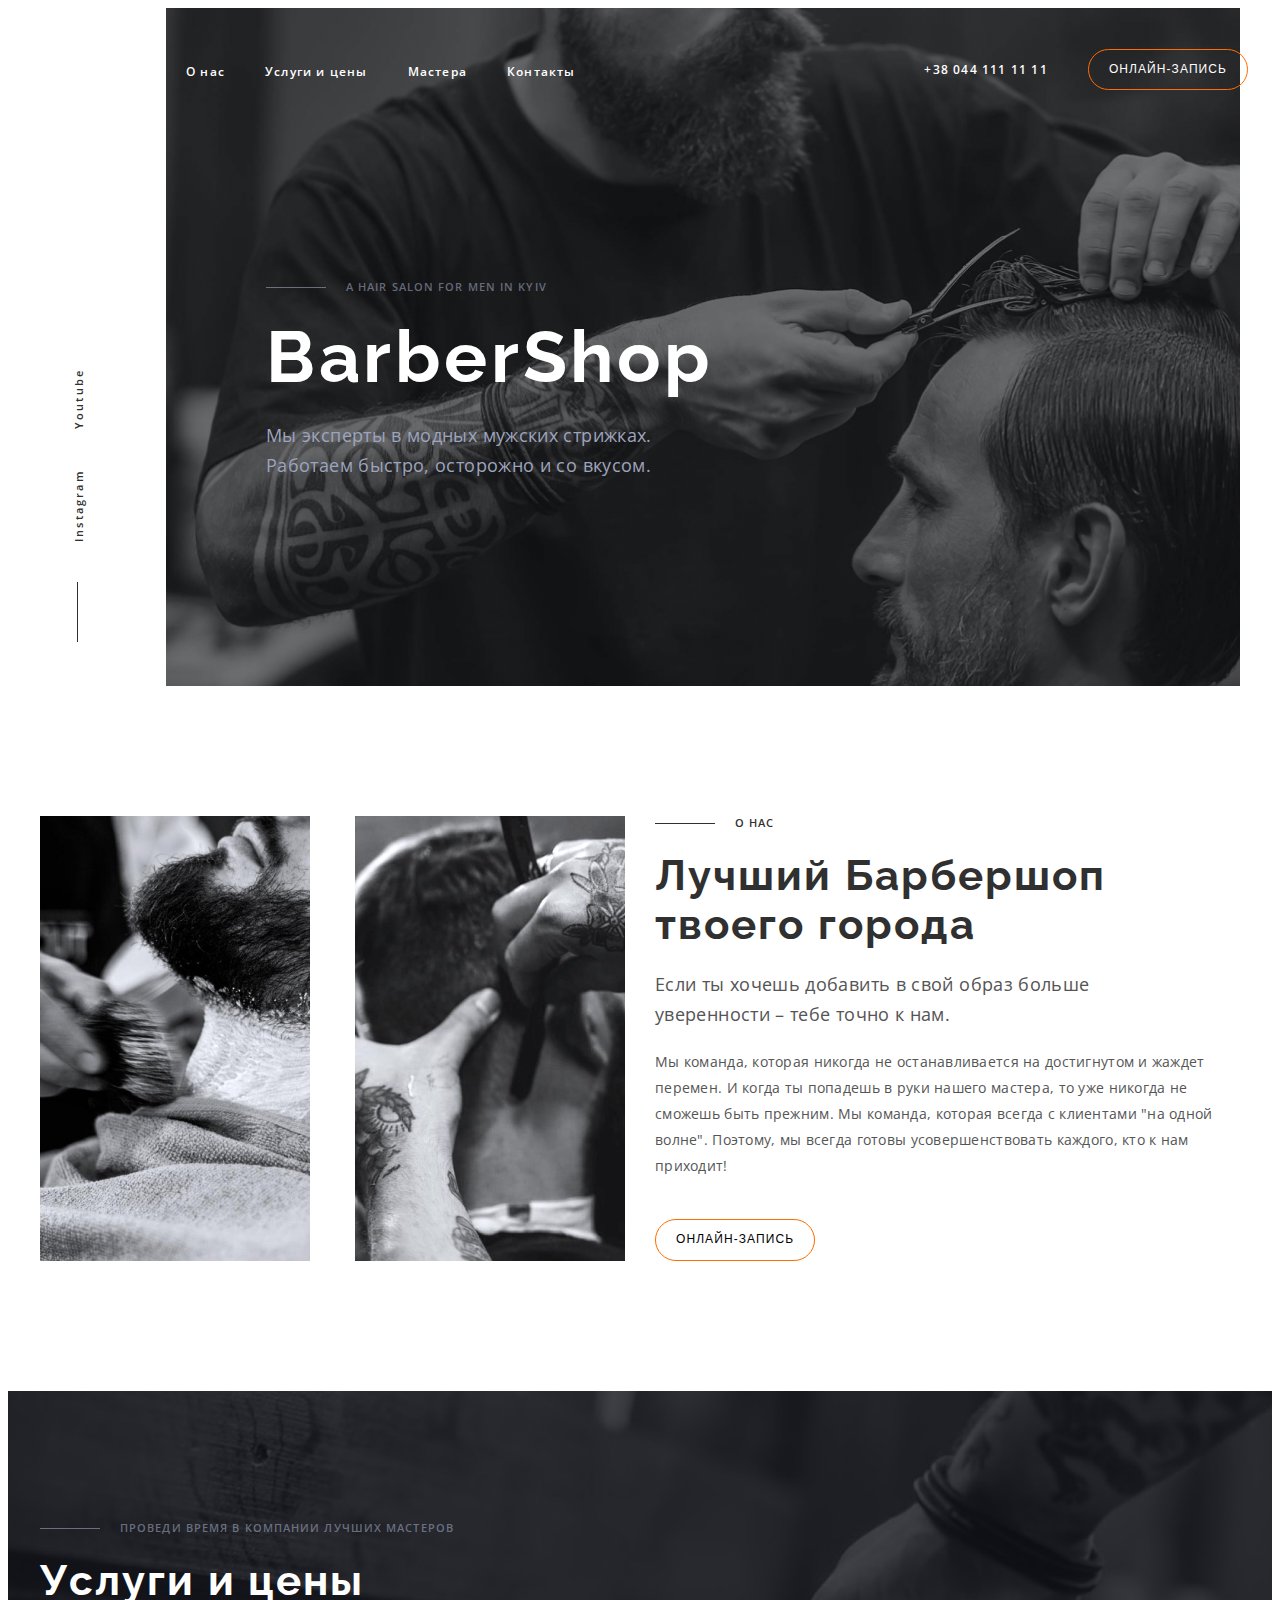
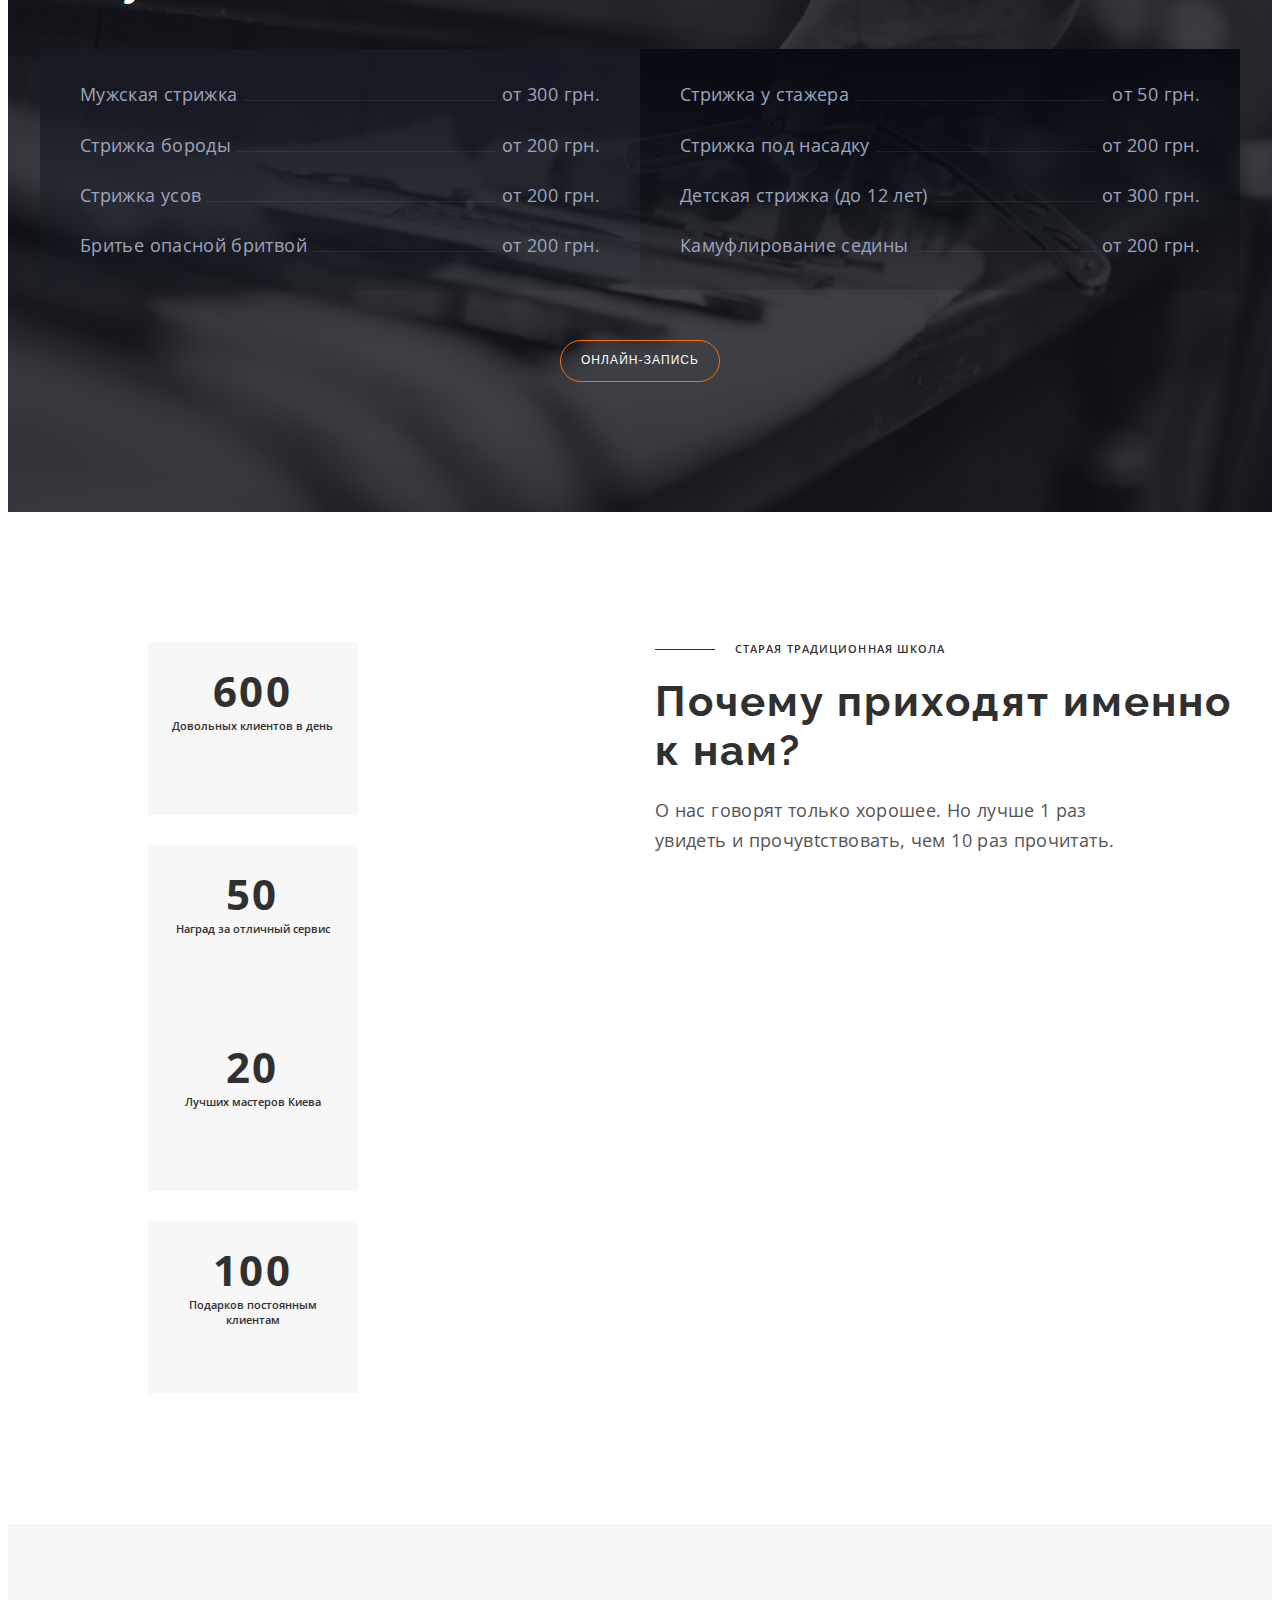
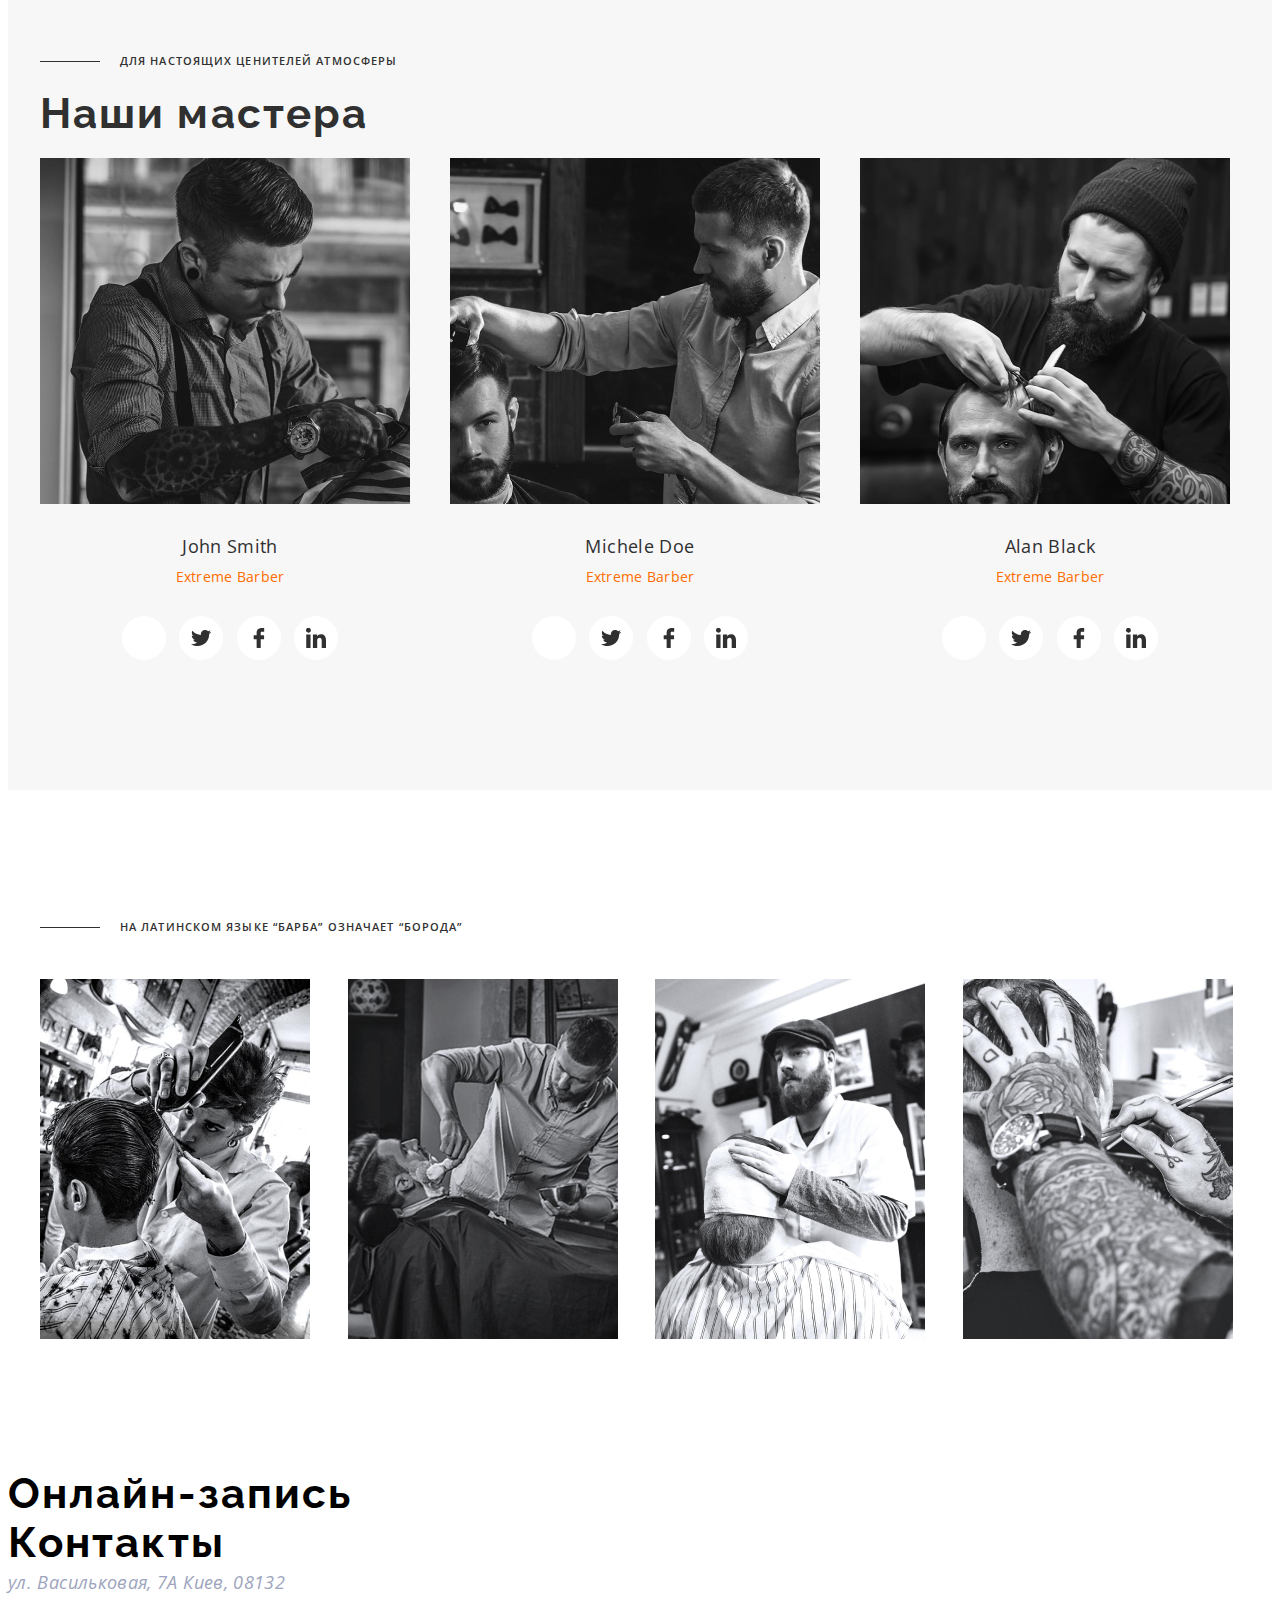
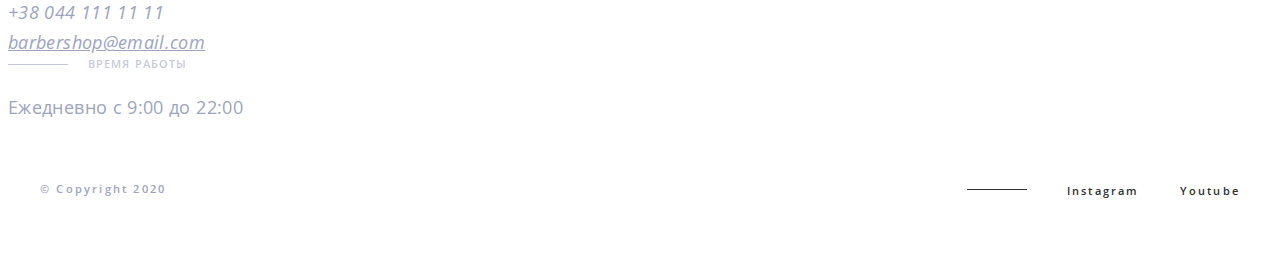
==== commit 6a1f79c2: "Добавлена форма в модальное окно" ====
--- a/index.html
+++ b/index.html
@@ -355,19 +355,19 @@
             <address>
                 <ul class="contact-list">
                     <li class="contact-list-item">
-                        <a class="contact-list-link" href="https://goo.gl/maps/F4k528ypwL5g25dR6" target="_blank"
+                        <a class="contact-list-link link" href="https://goo.gl/maps/F4k528ypwL5g25dR6" target="_blank"
                             rel="noopener noreferrer">ул.
                             Васильковая, 7А Киев, 08132</a>
                     </li>
                     <li class="contact-list-item">
-                        <a class="contact-list-link" href="tel:+380441111111">+38 044 111 11 11</a>
+                        <a class="contact-list-link link" href="tel:+380441111111">+38 044 111 11 11</a>
                     </li>
                     <li class="contact-list-item">
                         <a class="contact-list-link" href="mailto:barbershop@email.com">barbershop@email.com</a>
                     </li>
                 </ul>
             </address>
-            <p class="suptitle">время работы</p>
+            <p class="suptitle suptitle-theme-dark">время работы</p>
             <p class="contact-info-date">Ежедневно с 9:00 до 22:00</p>
         </section>
     </main>
@@ -390,6 +390,36 @@
     <div class="backdrop is-hidden" data-modal>
         <div class="modal">
             <button type="button" class="close-btn" data-modal-close>X</button>
+            <form action="#" class="modal-form">
+                <b class="modal-form-head">Оставьте свои данные</b>
+                <label class="modal-form-field">
+                    Имя*
+                    <span class="modal-form-input-wrapper">
+                        <input type="text" name="user-name" class="modal-form-input" required minlength="2"
+                            pattern="[a-zA-Zа-яёА-ЯЁ]+" placeholder=" ">
+                        <span class="modal-form-icon"></span>
+                    </span>
+                </label>
+                <label class="modal-form-field">
+                    Телефон*
+                    <span class="modal-form-input-wrapper">
+                        <input type="tel" name="user-phone" class="modal-form-input" required
+                            pattern="[0-9]{3}-[0-9]{3}-[0-9]{2}-[0-9]{2}" title="096-111-11-11" placeholder=" ">
+                        <span class="modal-form-icon"></span>
+                    </span>
+                </label>
+                <label class="modal-form-field">
+                    Ваше сообщение
+                    <textarea name="user-message" class="modal-form-message" placeholder="Введите текст"></textarea>
+                </label>
+                <div class="modal-form-checkbox-wrapper">
+                    <input type="checkbox" name="user-policy" id="user-policy"
+                        class="modal-form-checkbox visually-hidden" required>
+                    <label for="user-policy" class="modal-form-policy-label">Соглашаюсь с рассылкой и принимаю&nbsp;<a
+                            class="modal-form-policy-link" href="">Условия договора</a></label>
+                </div>
+                <button type="submit" class="modal-form-btn">Отправить</button>
+            </form>
         </div>
     </div>
 
--- a/css/styles.css
+++ b/css/styles.css
@@ -200,6 +200,7 @@
   height: 44px;
   border-radius: 50%;
   background-color: #ffffff;
+  transition: background-color 250ms linear;
 }
 
 .social-list-link:hover,
@@ -209,6 +210,7 @@
 
 .social-list-icon {
   fill: #303030;
+  transition: fill 250ms linear;
 }
 
 .social-list-link:hover .social-list-icon,
@@ -609,6 +611,7 @@
   width: 528px;
   height: 580px;
   background-color: #ffffff;
+  padding: 40px;
 }
 
 .close-btn {
@@ -629,3 +632,117 @@
   visibility: hidden;
   pointer-events: none;
 }
+
+.modal-form {
+  display: flex;
+  flex-direction: column;
+}
+
+.modal-form-head {
+  font-size: 24px;
+  text-align: center;
+  margin-bottom: 40px;
+}
+
+.modal-form-field {
+  font-size: 14px;
+  color: rgba(0, 0, 0, 0.8);
+  margin-bottom: 20px;
+}
+
+.modal-form-input-wrapper {
+  position: relative;
+  display: block;
+  margin-top: 8px;
+}
+
+.modal-form-input {
+  font-size: 16px;
+  width: 100%;
+  height: 40px;
+  border: 1px solid rgba(33, 33, 33, 0.2);
+  border-radius: 4px;
+  padding-left: 42px;
+  transition: border-color 250ms linear;
+}
+
+.modal-form-input:focus {
+  outline: none;
+  border-color: var(--accent-color);
+}
+
+.modal-form-icon {
+  position: absolute;
+  top: 50%;
+  left: 12px;
+  transform: translateY(-50%);
+  display: block;
+  width: 18px;
+  height: 18px;
+  background-color: teal;
+  transition: background-color 250ms linear;
+}
+
+.modal-form-input:focus + .modal-form-icon {
+  background-color: var(--accent-color);
+}
+
+.modal-form-message {
+  font-size: 16px;
+  width: 100%;
+  height: 120px;
+  resize: none;
+  border: 1px solid rgba(33, 33, 33, 0.2);
+  border-radius: 4px;
+  margin-top: 8px;
+  padding: 12px 16px;
+  transition: border-color 250ms linear;
+}
+
+.modal-form-message:focus {
+  outline: none;
+  border-color: var(--accent-color);
+}
+
+.modal-form-message::placeholder {
+  text-transform: uppercase;
+  color: rgba(117, 117, 117, 0.5);
+}
+
+.modal-form-input:focus:not(:placeholder-shown):valid {
+  border-color: green;
+}
+
+.modal-form-input:focus:not(:placeholder-shown):invalid {
+  border-color: red;
+}
+
+.modal-form-checkbox-wrapper {
+  position: relative;
+}
+
+.modal-form-checkbox:checked + .modal-form-policy-label::before {
+  background-color: var(--accent-color);
+  box-shadow: inset 0 0 0 4px #ffffff;
+}
+
+.modal-form-checkbox:focus + .modal-form-policy-label::before {
+  outline: 2px solid rgba(0, 0, 255, 0.5);
+}
+
+.modal-form-policy-label {
+  display: flex;
+  align-items: center;
+  font-size: 12px;
+  margin-bottom: 20px;
+}
+
+.modal-form-policy-label::before {
+  display: block;
+  content: "";
+  width: 18px;
+  height: 18px;
+  border: 1px solid #303030;
+  cursor: pointer;
+  margin-right: 10px;
+}
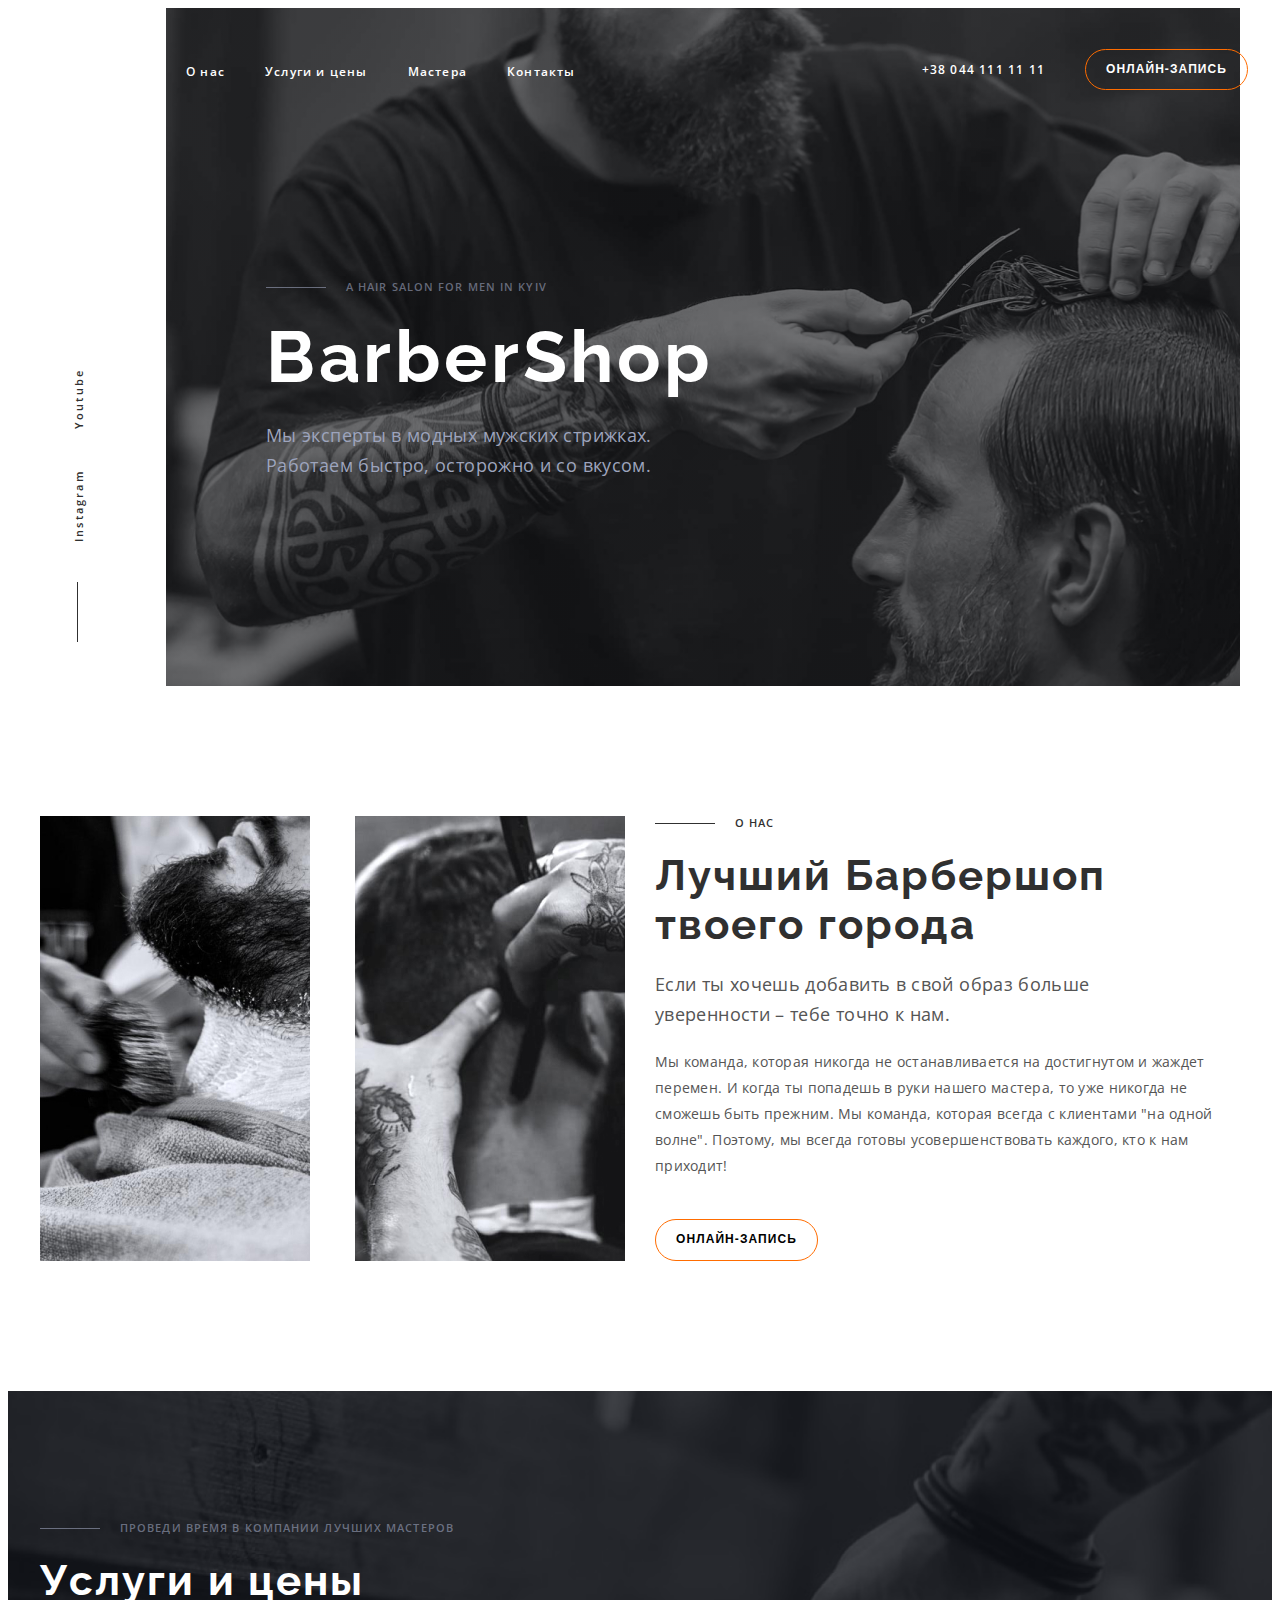
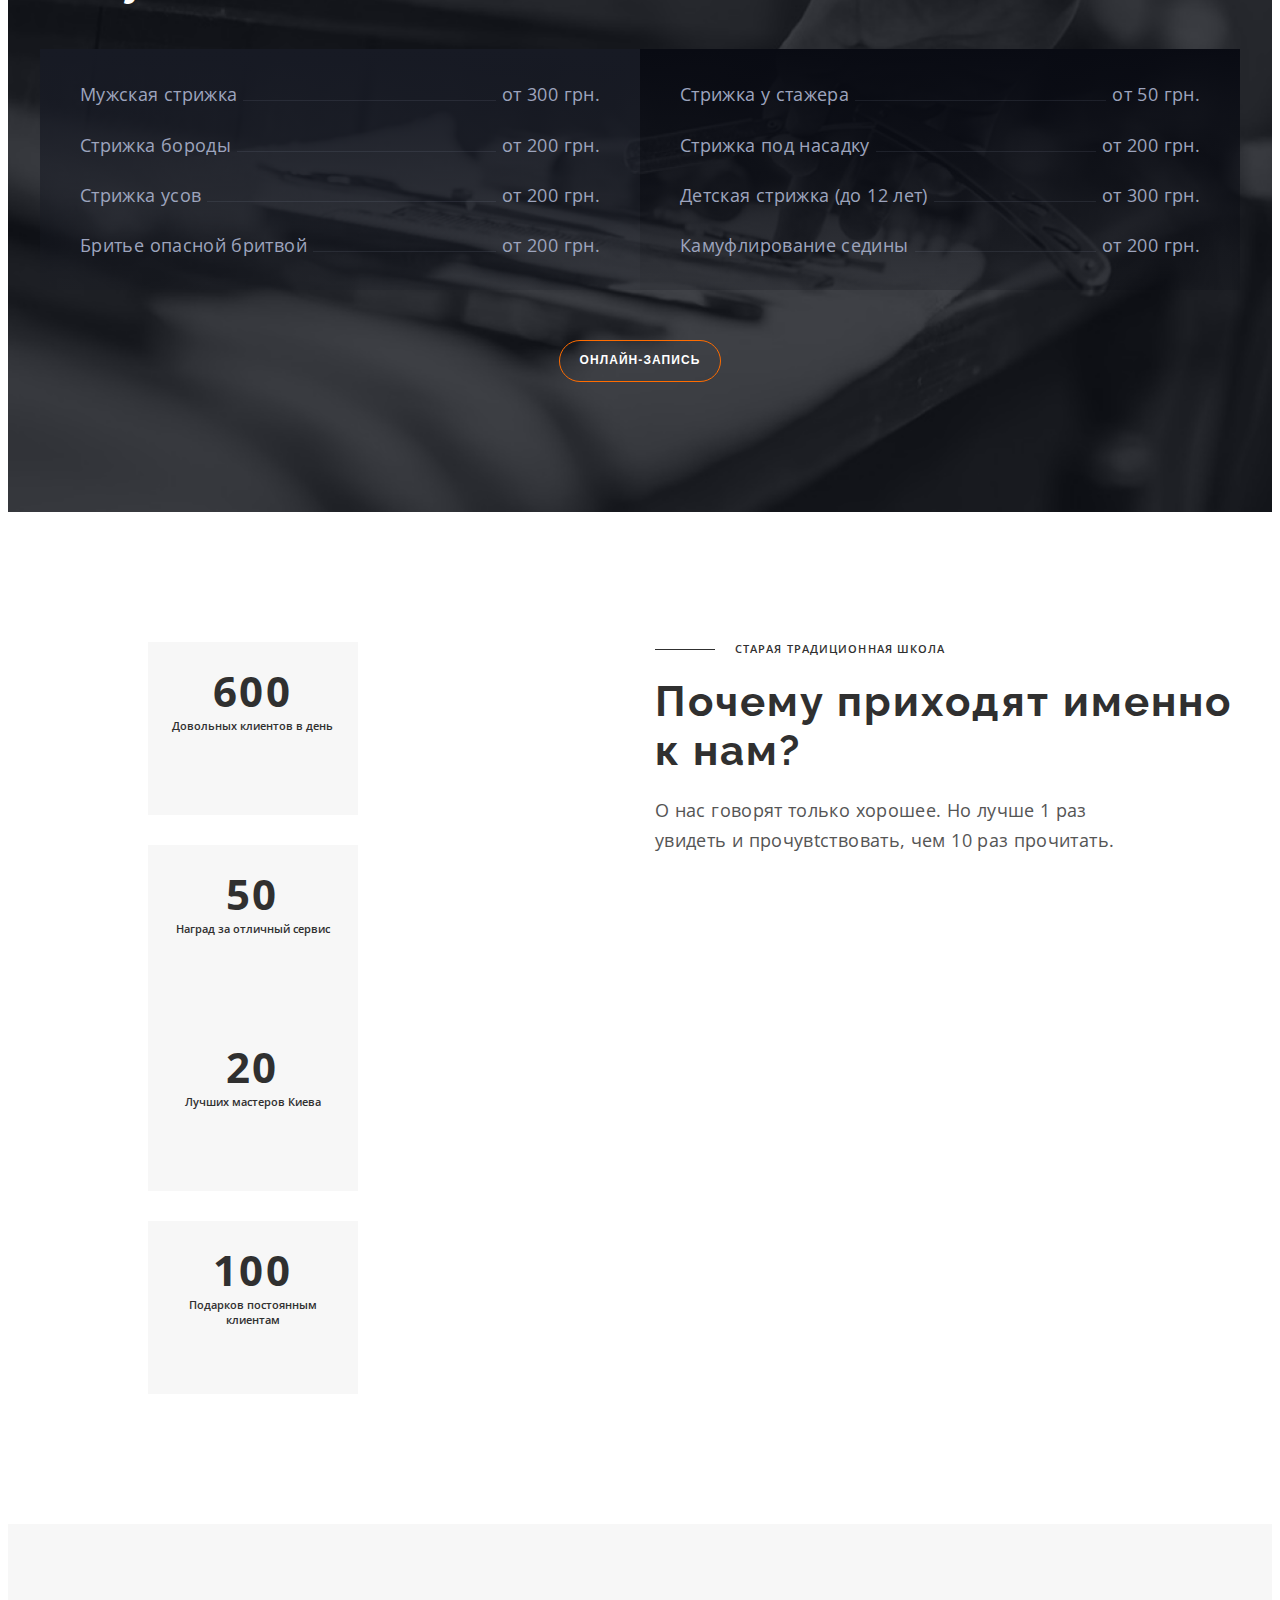
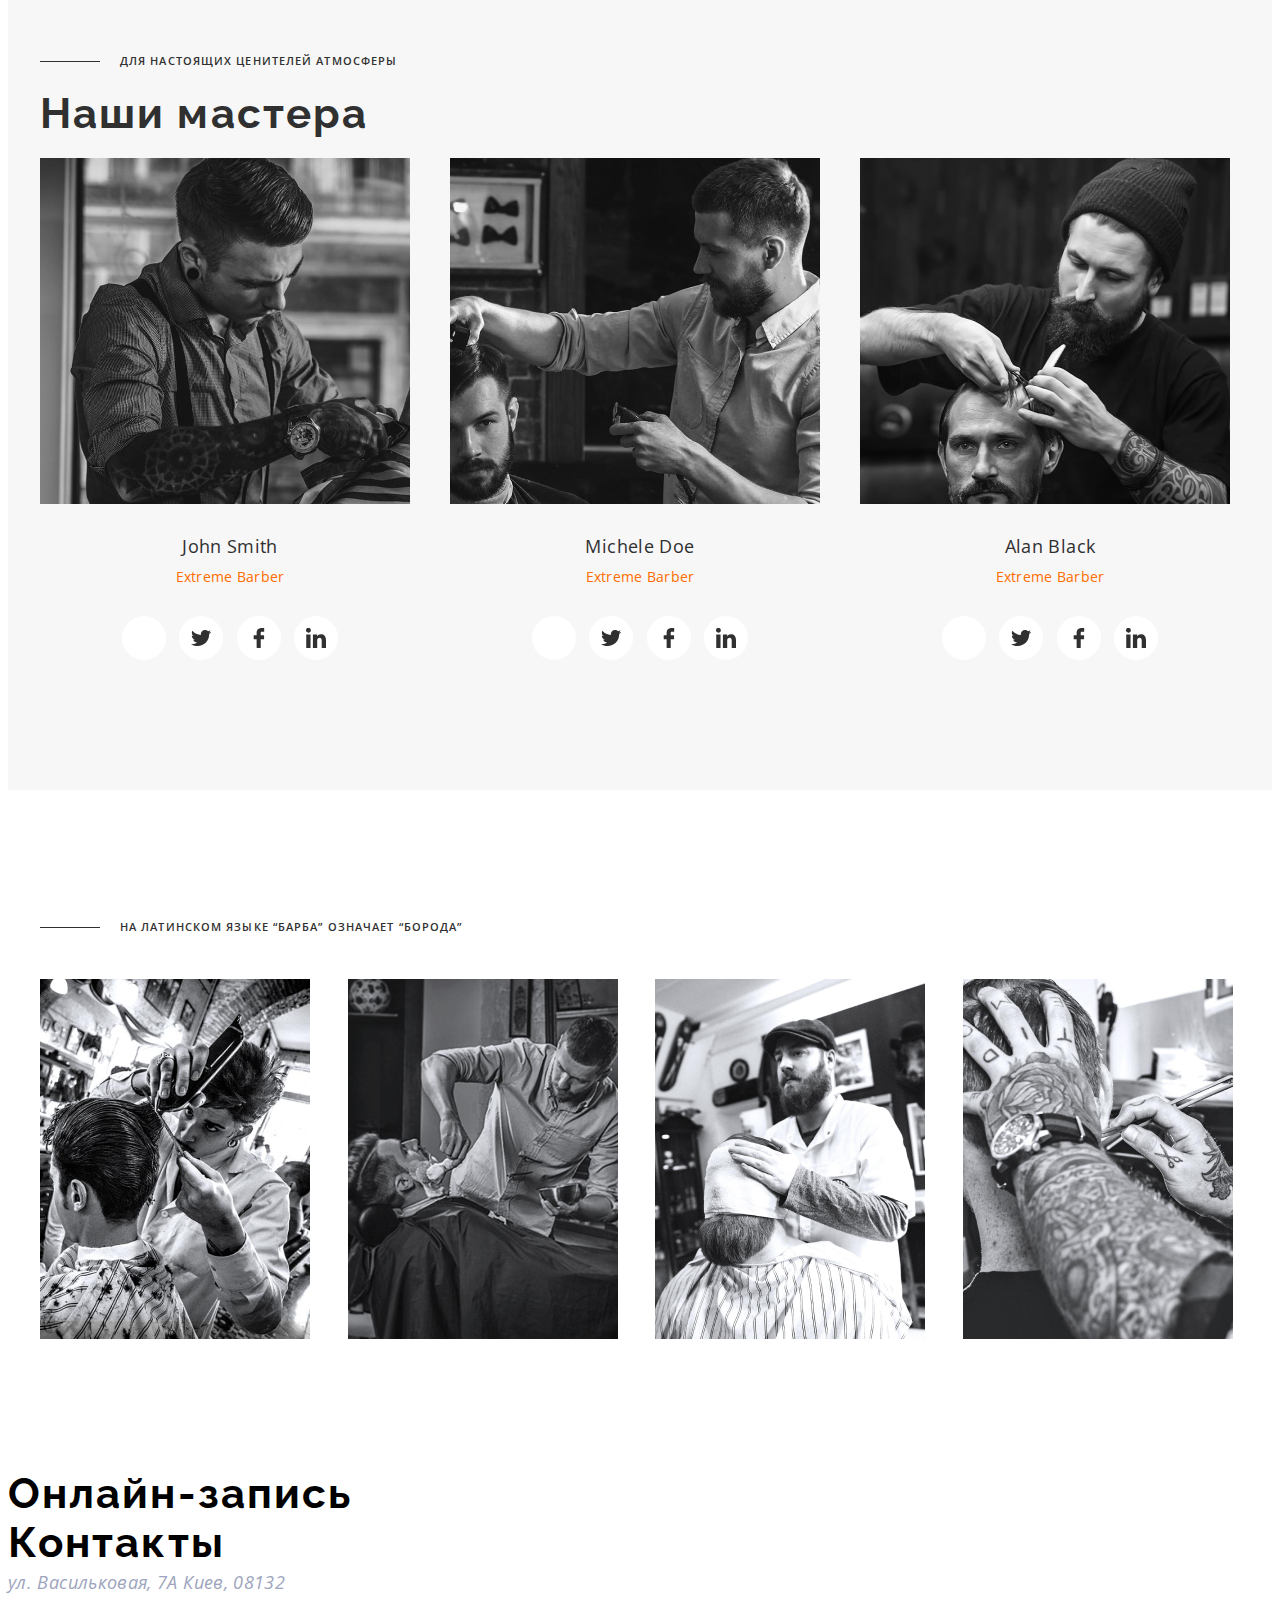
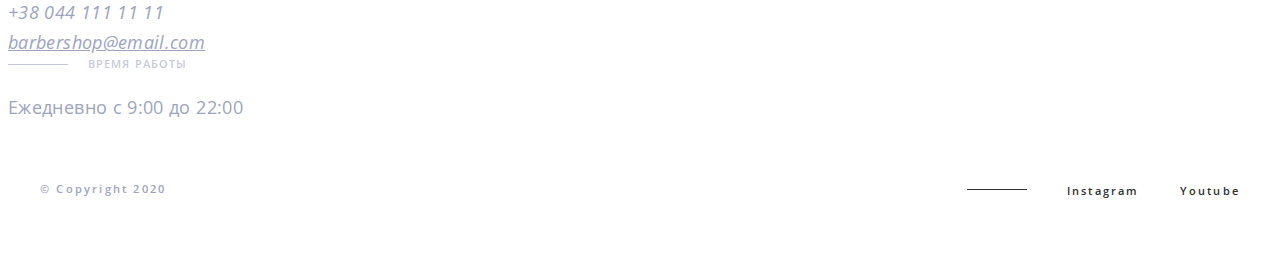
==== commit 8026a059: "Переименован header и hero по БЭМ" ====
--- a/index.html
+++ b/index.html
@@ -15,56 +15,56 @@
         integrity="sha512-wpPYUAdjBVSE4KJnH1VR1HeZfpl1ub8YT/NKx4PuQ5NmX2tKuGu6U/JRp5y+Y8XG2tV+wKQpNHVUX03MfMFn9Q=="
         crossorigin="anonymous" referrerpolicy="no-referrer" />
     <link rel="stylesheet" href="https://cdnjs.cloudflare.com/ajax/libs/animate.css/4.1.1/animate.min.css" />
-    <link rel="stylesheet" href="./css/styles.css">
+    <link rel="stylesheet" href="./css/main.min.css">
 </head>
 
 <body>
     <!-- HEADER -->
     <header class="header">
-        <div class="container header-container">
+        <div class="container header__container">
             <nav class="nav">
-                <a class="logo animate__bounce" href="./">
-                    <svg class="logo-icon" width="68" height="54">
+                <a class="logo header__logo animate__bounce" href="./">
+                    <svg class="logo__icon" width="68" height="54">
                         <use href="./images/sprite.svg#logo"></use>
                     </svg>
                 </a>
                 <ul class="menu list">
-                    <li class="menu-item">
-                        <a class="menu-link link" href="#about">О нас</a>
-                    </li>
-                    <li class="menu-item">
-                        <a class="menu-link link" href="#services">Услуги и цены</a>
-                    </li>
-                    <li class="menu-item">
-                        <a class="menu-link link" href="">Мастера</a>
-                    </li>
-                    <li class="menu-item">
-                        <a class="menu-link link" href="">Контакты</a>
+                    <li class="menu__item">
+                        <a class="menu__link link" href="#about">О нас</a>
+                    </li>
+                    <li class="menu__item">
+                        <a class="menu__link link" href="#services">Услуги и цены</a>
+                    </li>
+                    <li class="menu__item">
+                        <a class="menu__link link" href="">Мастера</a>
+                    </li>
+                    <li class="menu__item">
+                        <a class="menu__link link" href="">Контакты</a>
                     </li>
                 </ul>
             </nav>
-            <a class="header-tel link" href="tel:+380441111111">+38 044 111 11 11</a>
-            <button class="modal-btn modal-btn-theme-dark" data-modal-open type="button">онлайн-запись</button>
+            <a class="header__tel link" href="tel:+380441111111">+38 044 111 11 11</a>
+            <button class="modal-btn modal-btn_theme_dark" data-modal-open type="button">онлайн-запись</button>
         </div>
     </header>
     <main>
         <!-- HERO -->
         <section class="hero">
-            <div class="container hero-container">
-                <div class="hero-left-side">
+            <div class="container hero__container">
+                <div class="hero__left-side">
                     <ul class="social-links-list hero-social-links-list list">
-                        <li class="social-links-list-item">
-                            <a class="social-links-list-link link" href="" lang="en">Instagram</a>
-                        </li>
-                        <li class="social-links-list-item">
-                            <a class="social-links-list-link link" href="" lang="en">Youtube</a>
+                        <li class="social-links-list__item">
+                            <a class="social-links-list__link link" href="" lang="en">Instagram</a>
+                        </li>
+                        <li class="social-links-list__item">
+                            <a class="social-links-list__link link" href="" lang="en">Youtube</a>
                         </li>
                     </ul>
                 </div>
-                <div class="hero-right-side">
+                <div class="hero__right-side">
                     <p class="suptitle suptitle-theme-dark" lang="en">A hair salon for men in Kyiv</p>
-                    <h1 class="hero-title" lang="en">BarberShop</h1>
-                    <p class="description description-theme-dark hero-description">Мы эксперты в модных мужских
+                    <h1 class="hero__title" lang="en">BarberShop</h1>
+                    <p class="description description-theme-dark hero__description">Мы эксперты в модных мужских
                         стрижках. Работаем быстро,
                         осторожно и
                         со
@@ -154,7 +154,7 @@
                         </li>
                     </ul>
                 </div>
-                <button class="modal-btn modal-btn-theme-dark services-modal-btn" type="button">онлайн-запись</button>
+                <button class="modal-btn modal-btn_theme_dark services-modal-btn" type="button">онлайн-запись</button>
             </div>
         </section>
 
@@ -377,11 +377,11 @@
         <div class="container footer-container">
             <p class="copyright">&copy; Copyright 2020</p>
             <ul class="social-links-list list">
-                <li class="social-links-list-item">
-                    <a class="social-links-list-link link" href="" lang="en">Instagram</a>
+                <li class="social-links-list__item">
+                    <a class="social-links-list__link link" href="" lang="en">Instagram</a>
                 </li>
-                <li class="social-links-list-item">
-                    <a class="social-links-list-link link" href="" lang="en">Youtube</a>
+                <li class="social-links-list__item">
+                    <a class="social-links-list__link link" href="" lang="en">Youtube</a>
                 </li>
             </ul>
         </div>
--- a/css/main.min.css
+++ b/css/main.min.css
@@ -0,0 +1,2 @@
+:root{--main-font: "Open Sans", sans-serif;--secondary-font: "Raleway", sans-serif;--accent-color: #ff6c00}.visually-hidden{position:absolute !important;clip:rect(1px 1px 1px 1px);clip:rect(1px, 1px, 1px, 1px);padding:0 !important;border:0 !important;height:1px !important;width:1px !important;overflow:hidden}.suptitle{display:flex;align-items:center}body{font-family:var(--main-font);font-weight:600}h1,h2,h3,h4,h5,h6,p{margin-top:0;margin-bottom:0}ul,ol{margin-top:0;margin-bottom:0;padding-left:0}img{display:block}.list{list-style:none}.link{text-decoration:none}.container{width:1200px;margin-left:auto;margin-right:auto;padding-left:15px;padding-right:15px}.section{padding-top:130px;padding-bottom:130px}.modal-btn{padding:12px 20px;font-size:12px;font-weight:600;line-height:1.33;letter-spacing:0.09em;text-transform:uppercase;cursor:pointer;background-color:transparent;border:1px solid var(--accent-color);border-radius:25px;transition:all 250ms linear}.modal-btn:hover,.modal-btn:focus{background-color:var(--accent-color);color:#ffffff}.modal-btn_theme_dark{color:#ffffff}.social-links-list{display:flex;align-items:center}.social-links-list::before{display:block;content:"";flex-shrink:0;width:60px;height:1px;background-color:#303030;margin-right:40px}.social-links-list__item:not(:last-child){margin-right:40px}.social-links-list__link{font-size:11px;line-height:1.36;letter-spacing:0.2em;color:#303030;transition:color 250ms linear}.social-links-list__link:hover,.social-links-list__link:focus{color:var(--accent-color)}.suptitle{font-size:11px;font-weight:600;line-height:1.36;letter-spacing:0.1em;text-transform:uppercase;margin-bottom:20px}.suptitle::before{display:block;content:"";width:60px;height:1px;margin-right:20px}.suptitle-theme-dark{color:rgba(157,164,189,0.6)}.suptitle-theme-dark::before{background-color:rgba(157,164,189,0.6)}.suptitle-theme-light{color:#303030}.suptitle-theme-light::before{background-color:#303030}.description{font-size:18px;font-weight:400;line-height:1.67;letter-spacing:0.02em}.description-theme-dark{color:#9da4bd}.description-theme-light{color:#555555}.title{font-family:var(--secondary-font);font-size:42px;line-height:1.17;letter-spacing:0.05em}.title-theme-dark{margin-bottom:44px;color:#ffffff}.title-theme-light{margin-bottom:20px;color:#303030}.social-list{display:flex;justify-content:space-between}.social-list-link{display:flex;align-items:center;justify-content:center;width:44px;height:44px;border-radius:50%;background-color:#ffffff;transition:background-color 250ms linear}.social-list-link:hover,.social-list-link:focus{background-color:#303030}.social-list-icon{fill:#303030;transition:fill 250ms linear}.social-list-link:hover .social-list-icon,.social-list-link:focus .social-list-icon{fill:var(--accent-color)}.backdrop{position:fixed;top:0;left:0;right:0;bottom:0;z-index:100;background-color:rgba(0,0,0,0.5);transition:opacity 500ms linear, visibility 500ms linear}.backdrop.is-hidden{opacity:0;visibility:hidden;pointer-events:none}.modal{position:absolute;top:50%;left:50%;transform:translate(-50%, -50%);width:528px;height:580px;background-color:#ffffff;padding:40px}.close-btn{position:absolute;top:8px;right:8px;width:30px;height:30px;border-radius:50%;border:1px solid rgba(0,0,0,0.1);background-color:transparent;cursor:pointer;padding:0}.modal-form{display:flex;flex-direction:column}.modal-form-head{font-size:24px;text-align:center;margin-bottom:40px}.modal-form-field{font-size:14px;color:rgba(0,0,0,0.8);margin-bottom:20px}.modal-form-input-wrapper{position:relative;display:block;margin-top:8px}.modal-form-input{font-size:16px;width:100%;height:40px;border:1px solid rgba(33,33,33,0.2);border-radius:4px;padding-left:42px;transition:border-color 250ms linear}.modal-form-input:focus{outline:none;border-color:var(--accent-color)}.modal-form-input:focus:not(:placeholder-shown):valid{border-color:green}.modal-form-input:focus:not(:placeholder-shown):invalid{border-color:red}.modal-form-icon{position:absolute;top:50%;left:12px;transform:translateY(-50%);display:block;width:18px;height:18px;background-color:teal;transition:background-color 250ms linear}.modal-form-input:focus+.modal-form-icon{background-color:var(--accent-color)}.modal-form-message{font-size:16px;width:100%;height:120px;resize:none;border:1px solid rgba(33,33,33,0.2);border-radius:4px;margin-top:8px;padding:12px 16px;transition:border-color 250ms linear}.modal-form-message:focus{outline:none;border-color:var(--accent-color)}.modal-form-message::placeholder{text-transform:uppercase;color:rgba(117,117,117,0.5)}.modal-form-checkbox-wrapper{position:relative}.modal-form-policy-label{display:flex;align-items:center;font-size:12px;margin-bottom:20px}.modal-form-policy-label::before{display:block;content:"";width:18px;height:18px;border:1px solid #303030;cursor:pointer;margin-right:10px}.modal-form-checkbox:checked+.modal-form-policy-label::before{background-color:var(--accent-color);box-shadow:inset 0 0 0 4px #ffffff}.modal-form-checkbox:focus+.modal-form-policy-label::before{outline:2px solid rgba(0,0,255,0.5)}.header{position:absolute;width:100%;padding-top:32px}.header__container{display:flex;align-items:center}.nav{display:flex;align-items:center}.logo{animation-duration:1000ms;animation-iteration-count:2}.header__logo{margin-right:70px}.menu{display:flex}.menu__item:not(:last-child){margin-right:40px}.menu__link{font-size:12px;line-height:1.33;letter-spacing:0.1em;color:#ffffff;transition:color 250ms linear}.menu__link:hover,.menu__link:focus{color:var(--accent-color)}.header__tel{font-size:12px;line-height:1.33;letter-spacing:0.1em;margin-left:auto;margin-right:40px;color:#ffffff;transition:color 250ms linear}.header__tel:hover,.header__tel:focus{color:var(--accent-color)}.hero__container{display:flex}.hero__left-side{display:flex;align-items:flex-end;width:100px;padding-left:26px;padding-bottom:40px}.hero-social-links-list{transform:rotate(-90deg) translateX(-18px);transform-origin:left top}.hero__right-side{flex-grow:1;padding-left:100px;padding-top:272px;padding-bottom:206px;background-color:#303030;background-image:linear-gradient(rgba(25,28,38,0.2), rgba(25,28,38,0.2)),url("../images/hero/bg.jpg");background-size:cover}.hero__title{font-family:var(--secondary-font);font-size:72px;line-height:1.18;letter-spacing:0.05em;margin-bottom:20px;color:#ffffff}.hero__description{width:400px}.about-container{display:flex;justify-content:space-between}.about-left-side,.about-right-side{width:calc(100% / 2 - 15px)}.about-list{display:flex;justify-content:space-between}.about-description{margin-bottom:20px;max-width:442px}.about-text{font-weight:400;font-size:14px;line-height:1.86;letter-spacing:0.02em;color:#555555;margin-bottom:40px}.services{background-color:#111319;background-image:url("../images/services/bg.png");background-size:cover}.services-list-wrapper{display:flex;margin-bottom:50px}.services-list{width:50%;padding:30px 40px}.services-list:nth-child(odd){background-image:linear-gradient(180deg, #171a24 0%, rgba(23,26,36,0.2) 100%)}.services-list:nth-child(even){background-image:linear-gradient(180deg, #090b13 0%, rgba(9,11,19,0.2) 100%)}.services-list-item{display:flex;align-items:baseline}.services-list-item::before{content:"";flex-grow:1;height:1px;margin:0 6px;background-color:rgba(157,164,189,0.12)}.services-list-item:not(:last-child){margin-bottom:20px}.services-list-name,.services-list-price{font-weight:400;font-size:18px;line-height:1.67;letter-spacing:0.02em;color:#9da4bd}.services-list-name{order:-1}.services-modal-btn{display:block;margin:0 auto}.advantages-container{display:flex;justify-content:space-between}.advantages-description{max-width:470px}.advantages-left-side,.advantages-right-side{width:calc(100% / 2 - 15px)}.advantages-list{display:flex;flex-wrap:wrap;align-items:flex-end;width:370px;margin:0 auto}.advantages-list-item{width:170px;height:133px;padding:20px;background-color:#f7f7f7}.advantages-list-item:nth-child(odd){margin-bottom:30px;margin-right:30px}.advantages-list-count{font-weight:700;font-size:42px;line-height:1.36;text-align:center;letter-spacing:0.05em;color:#303030}.advantages-list-desc{font-size:11px;line-height:1.36;text-align:center;color:#303030}.masters{background-color:#f7f7f7}.masters-list{display:flex;flex-wrap:wrap;margin-left:-30px;margin-top:-30px}.masters-list-item{flex-basis:calc((100% - 90px) / 3);margin-left:30px;margin-top:30px}.masters-list-content{padding-top:30px;padding-right:82px;padding-left:82px}.masters-list-name{font-weight:400;font-size:18px;line-height:1.39;text-align:center;letter-spacing:0.02em;color:#303030;margin-bottom:8px}.masters-list-position{font-weight:400;font-size:14px;line-height:1.36;text-align:center;letter-spacing:0.02em;color:var(--accent-color);margin-bottom:30px}.gallery-suptitle{margin-bottom:44px}.gallery-list{display:flex;flex-wrap:wrap;margin-left:-30px;margin-top:-30px}.gallery-list-item{flex-basis:calc((100% - 120px) / 4);margin-top:30px;margin-left:30px}.contact-list-link{font-weight:400;font-size:18px;line-height:1.67;letter-spacing:0.02em;color:#9da4bd}.contact-info-date{font-weight:400;font-size:18px;line-height:1.67;letter-spacing:0.02em;color:#9da4bd}.footer{padding-top:56px;padding-bottom:56px}.footer-container{display:flex;align-items:center;justify-content:space-between}.copyright{font-size:11px;line-height:1.36;letter-spacing:0.2em;color:#9da4bd}
+/*# sourceMappingURL=main.min.css.map */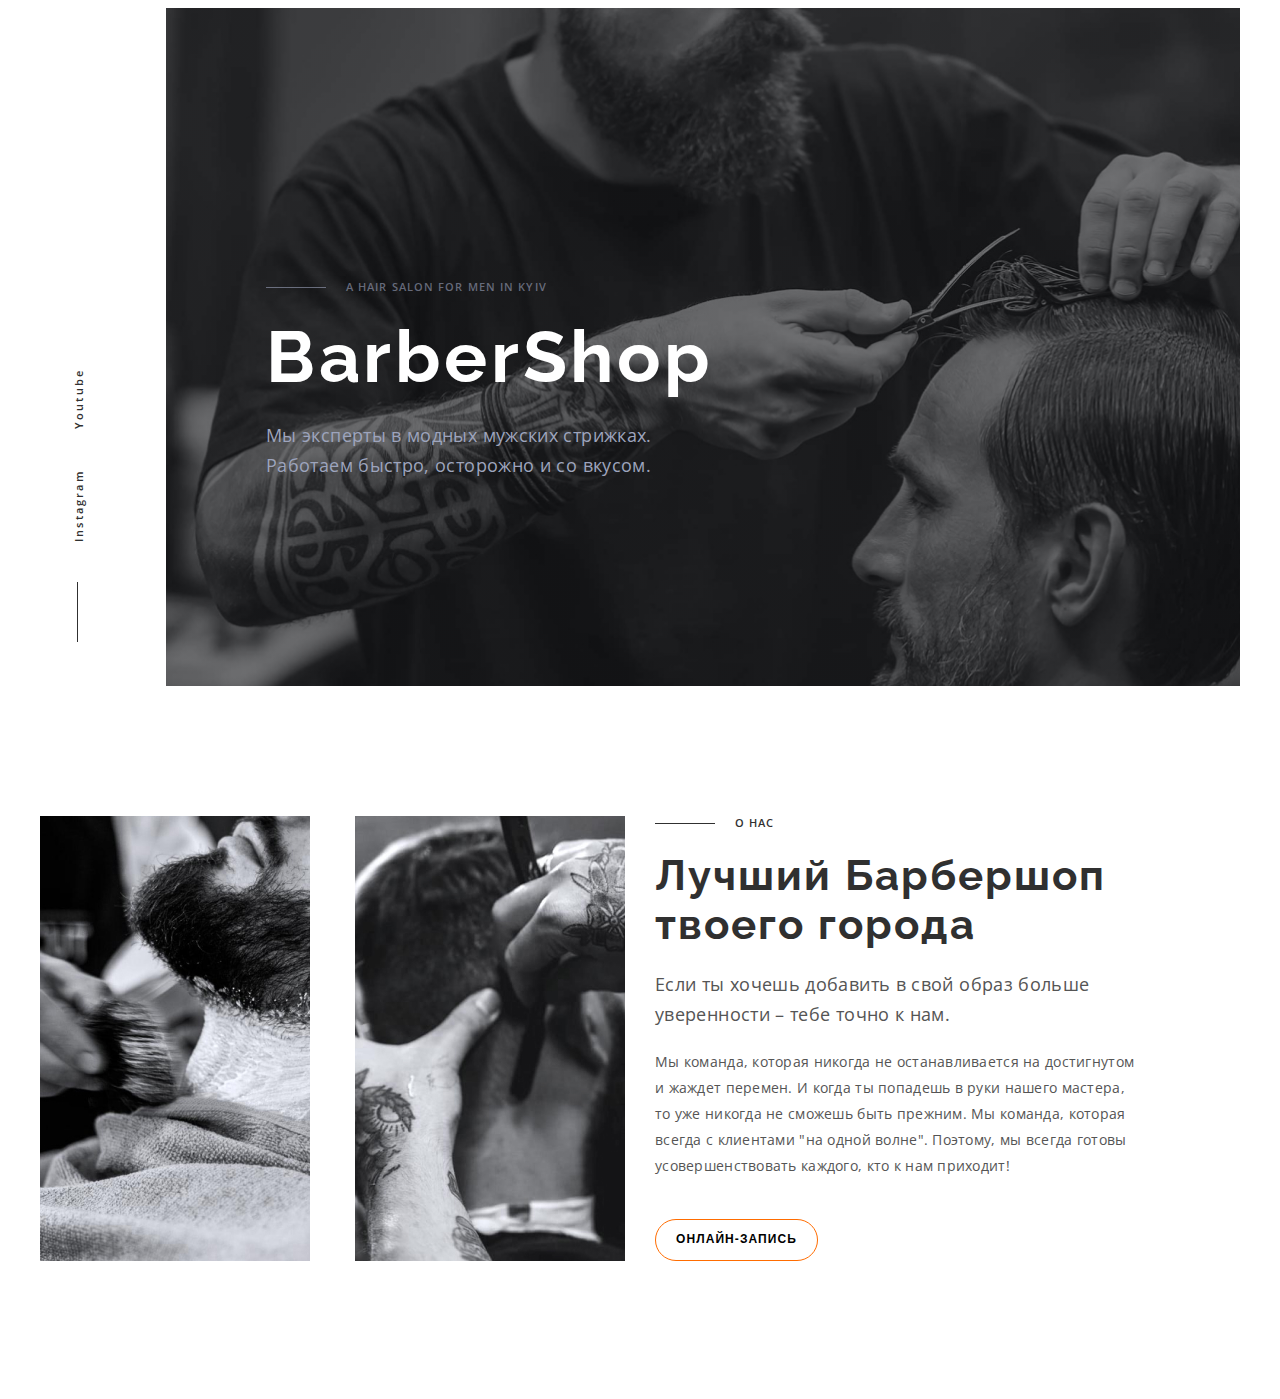
==== commit dc927228: "Добавлен адаптив на секцию hero и about" ====
--- a/index.html
+++ b/index.html
@@ -20,7 +20,7 @@
 
 <body>
     <!-- HEADER -->
-    <header class="header">
+    <!-- <header class="header">
         <div class="container header__container">
             <nav class="nav">
                 <a class="logo header__logo animate__bounce" href="./">
@@ -46,7 +46,7 @@
             <a class="header__tel link" href="tel:+380441111111">+38 044 111 11 11</a>
             <button class="modal-btn modal-btn_theme_dark" data-modal-open type="button">онлайн-запись</button>
         </div>
-    </header>
+    </header> -->
     <main>
         <!-- HERO -->
         <section class="hero">
@@ -79,18 +79,24 @@
                 <div class="about-left-side">
                     <ul class="about-list list">
                         <li class="about-list-item">
-                            <img class="about-list-img" src="./images/about/about-img-1.jpg"
-                                alt="мастер бреет бороду клиенту" width="270" height="445">
+                            <picture>
+                                <source srcset="./images/about/about-img-desktop-1.jpg" media="(min-width: 1200px)">
+                                <source srcset="./images/about/about-img-tablet-1.jpg" media="(min-width: 768px)">
+                                <img class="about-list-img" src="" alt="мастер бреет бороду клиенту">
+                            </picture>
                         </li>
                         <li class="about-list-item">
-                            <img class="about-list-img" src="./images/about/about-img-2.jpg"
-                                alt="мастер стрижет клиента" width="270" height="445">
+                            <picture>
+                                <source srcset="./images/about/about-img-desktop-2.jpg" media="(min-width: 1200px)">
+                                <source srcset="./images/about/about-img-tablet-2.jpg" media="(min-width: 768px)">
+                                <img class="about-list-img" src="" alt="мастер стрижет клиента">
+                            </picture>
                         </li>
                     </ul>
                 </div>
                 <div class="about-right-side">
                     <h2 class="suptitle suptitle-theme-light">О НАС</h2>
-                    <h3 class="title title-theme-light">Лучший Барбершоп твоего города</h3>
+                    <h3 class="title title-theme-light about-title">Лучший Барбершоп твоего города</h3>
                     <p class="description description-theme-light about-description">Если ты хочешь добавить в свой
                         образ больше уверенности –
                         тебе точно к нам.
@@ -105,7 +111,7 @@
         </section>
 
         <!-- SERVICES -->
-        <section class="services section" id="services">
+        <!-- <section class="services section" id="services">
             <div class="container">
                 <p class="suptitle suptitle-theme-dark">Проведи время в компании лучших мастеров</p>
                 <h2 class="title title-theme-dark">Услуги и цены</h2>
@@ -156,10 +162,10 @@
                 </div>
                 <button class="modal-btn modal-btn_theme_dark services-modal-btn" type="button">онлайн-запись</button>
             </div>
-        </section>
+        </section> -->
 
         <!-- ADVANTAGES -->
-        <section class="advantages section">
+        <!-- <section class="advantages section">
             <div class="container advantages-container">
                 <div class="advantages-left-side">
                     <ul class="advantages-list list">
@@ -191,10 +197,10 @@
                         раз прочитать. </p>
                 </div>
             </div>
-        </section>
+        </section> -->
 
         <!-- MASTERS -->
-        <section class="masters section">
+        <!-- <section class="masters section">
             <div class="container">
                 <p class="suptitle suptitle-theme-light">для настоящих ценителей атмосферы</p>
                 <h2 class="title title-theme-light">Наши мастера</h2>
@@ -315,10 +321,10 @@
                     </li>
                 </ul>
             </div>
-        </section>
+        </section> -->
 
         <!-- GALLERY -->
-        <section class="gallery section">
+        <!-- <section class="gallery section">
             <div class="container">
                 <h2 class="visually-hidden">Галерея работ</h2>
                 <p class="suptitle suptitle-theme-light gallery-suptitle">На латинском языке “барба” означает “борода”
@@ -342,15 +348,15 @@
                     </li>
                 </ul>
             </div>
-        </section>
+        </section> -->
 
         <!-- CONTACT FORM -->
-        <section class="feedback">
+        <!-- <section class="feedback">
             <h2 class="title">Онлайн-запись</h2>
-        </section>
+        </section> -->
 
         <!-- CONTACT INFORMATION -->
-        <section class="contact-info">
+        <!-- <section class="contact-info">
             <h2 class="title">Контакты</h2>
             <address>
                 <ul class="contact-list">
@@ -369,11 +375,11 @@
             </address>
             <p class="suptitle suptitle-theme-dark">время работы</p>
             <p class="contact-info-date">Ежедневно с 9:00 до 22:00</p>
-        </section>
+        </section> -->
     </main>
 
     <!-- FOOTER -->
-    <footer class="footer">
+    <!-- <footer class="footer">
         <div class="container footer-container">
             <p class="copyright">&copy; Copyright 2020</p>
             <ul class="social-links-list list">
@@ -385,9 +391,9 @@
                 </li>
             </ul>
         </div>
-    </footer>
-
-    <div class="backdrop is-hidden" data-modal>
+    </footer> -->
+
+    <!-- <div class="backdrop is-hidden" data-modal>
         <div class="modal">
             <button type="button" class="close-btn" data-modal-close>X</button>
             <form action="#" class="modal-form">
@@ -421,9 +427,9 @@
                 <button type="submit" class="modal-form-btn">Отправить</button>
             </form>
         </div>
-    </div>
-
-    <script src="./js/modal.js"></script>
+    </div> -->
+
+    <!-- <script src="./js/modal.js"></script> -->
 </body>
 
 </html>--- a/css/main.min.css
+++ b/css/main.min.css
@@ -1,2 +1,2 @@
-:root{--main-font: "Open Sans", sans-serif;--secondary-font: "Raleway", sans-serif;--accent-color: #ff6c00}.visually-hidden{position:absolute !important;clip:rect(1px 1px 1px 1px);clip:rect(1px, 1px, 1px, 1px);padding:0 !important;border:0 !important;height:1px !important;width:1px !important;overflow:hidden}.suptitle{display:flex;align-items:center}body{font-family:var(--main-font);font-weight:600}h1,h2,h3,h4,h5,h6,p{margin-top:0;margin-bottom:0}ul,ol{margin-top:0;margin-bottom:0;padding-left:0}img{display:block}.list{list-style:none}.link{text-decoration:none}.container{width:1200px;margin-left:auto;margin-right:auto;padding-left:15px;padding-right:15px}.section{padding-top:130px;padding-bottom:130px}.modal-btn{padding:12px 20px;font-size:12px;font-weight:600;line-height:1.33;letter-spacing:0.09em;text-transform:uppercase;cursor:pointer;background-color:transparent;border:1px solid var(--accent-color);border-radius:25px;transition:all 250ms linear}.modal-btn:hover,.modal-btn:focus{background-color:var(--accent-color);color:#ffffff}.modal-btn_theme_dark{color:#ffffff}.social-links-list{display:flex;align-items:center}.social-links-list::before{display:block;content:"";flex-shrink:0;width:60px;height:1px;background-color:#303030;margin-right:40px}.social-links-list__item:not(:last-child){margin-right:40px}.social-links-list__link{font-size:11px;line-height:1.36;letter-spacing:0.2em;color:#303030;transition:color 250ms linear}.social-links-list__link:hover,.social-links-list__link:focus{color:var(--accent-color)}.suptitle{font-size:11px;font-weight:600;line-height:1.36;letter-spacing:0.1em;text-transform:uppercase;margin-bottom:20px}.suptitle::before{display:block;content:"";width:60px;height:1px;margin-right:20px}.suptitle-theme-dark{color:rgba(157,164,189,0.6)}.suptitle-theme-dark::before{background-color:rgba(157,164,189,0.6)}.suptitle-theme-light{color:#303030}.suptitle-theme-light::before{background-color:#303030}.description{font-size:18px;font-weight:400;line-height:1.67;letter-spacing:0.02em}.description-theme-dark{color:#9da4bd}.description-theme-light{color:#555555}.title{font-family:var(--secondary-font);font-size:42px;line-height:1.17;letter-spacing:0.05em}.title-theme-dark{margin-bottom:44px;color:#ffffff}.title-theme-light{margin-bottom:20px;color:#303030}.social-list{display:flex;justify-content:space-between}.social-list-link{display:flex;align-items:center;justify-content:center;width:44px;height:44px;border-radius:50%;background-color:#ffffff;transition:background-color 250ms linear}.social-list-link:hover,.social-list-link:focus{background-color:#303030}.social-list-icon{fill:#303030;transition:fill 250ms linear}.social-list-link:hover .social-list-icon,.social-list-link:focus .social-list-icon{fill:var(--accent-color)}.backdrop{position:fixed;top:0;left:0;right:0;bottom:0;z-index:100;background-color:rgba(0,0,0,0.5);transition:opacity 500ms linear, visibility 500ms linear}.backdrop.is-hidden{opacity:0;visibility:hidden;pointer-events:none}.modal{position:absolute;top:50%;left:50%;transform:translate(-50%, -50%);width:528px;height:580px;background-color:#ffffff;padding:40px}.close-btn{position:absolute;top:8px;right:8px;width:30px;height:30px;border-radius:50%;border:1px solid rgba(0,0,0,0.1);background-color:transparent;cursor:pointer;padding:0}.modal-form{display:flex;flex-direction:column}.modal-form-head{font-size:24px;text-align:center;margin-bottom:40px}.modal-form-field{font-size:14px;color:rgba(0,0,0,0.8);margin-bottom:20px}.modal-form-input-wrapper{position:relative;display:block;margin-top:8px}.modal-form-input{font-size:16px;width:100%;height:40px;border:1px solid rgba(33,33,33,0.2);border-radius:4px;padding-left:42px;transition:border-color 250ms linear}.modal-form-input:focus{outline:none;border-color:var(--accent-color)}.modal-form-input:focus:not(:placeholder-shown):valid{border-color:green}.modal-form-input:focus:not(:placeholder-shown):invalid{border-color:red}.modal-form-icon{position:absolute;top:50%;left:12px;transform:translateY(-50%);display:block;width:18px;height:18px;background-color:teal;transition:background-color 250ms linear}.modal-form-input:focus+.modal-form-icon{background-color:var(--accent-color)}.modal-form-message{font-size:16px;width:100%;height:120px;resize:none;border:1px solid rgba(33,33,33,0.2);border-radius:4px;margin-top:8px;padding:12px 16px;transition:border-color 250ms linear}.modal-form-message:focus{outline:none;border-color:var(--accent-color)}.modal-form-message::placeholder{text-transform:uppercase;color:rgba(117,117,117,0.5)}.modal-form-checkbox-wrapper{position:relative}.modal-form-policy-label{display:flex;align-items:center;font-size:12px;margin-bottom:20px}.modal-form-policy-label::before{display:block;content:"";width:18px;height:18px;border:1px solid #303030;cursor:pointer;margin-right:10px}.modal-form-checkbox:checked+.modal-form-policy-label::before{background-color:var(--accent-color);box-shadow:inset 0 0 0 4px #ffffff}.modal-form-checkbox:focus+.modal-form-policy-label::before{outline:2px solid rgba(0,0,255,0.5)}.header{position:absolute;width:100%;padding-top:32px}.header__container{display:flex;align-items:center}.nav{display:flex;align-items:center}.logo{animation-duration:1000ms;animation-iteration-count:2}.header__logo{margin-right:70px}.menu{display:flex}.menu__item:not(:last-child){margin-right:40px}.menu__link{font-size:12px;line-height:1.33;letter-spacing:0.1em;color:#ffffff;transition:color 250ms linear}.menu__link:hover,.menu__link:focus{color:var(--accent-color)}.header__tel{font-size:12px;line-height:1.33;letter-spacing:0.1em;margin-left:auto;margin-right:40px;color:#ffffff;transition:color 250ms linear}.header__tel:hover,.header__tel:focus{color:var(--accent-color)}.hero__container{display:flex}.hero__left-side{display:flex;align-items:flex-end;width:100px;padding-left:26px;padding-bottom:40px}.hero-social-links-list{transform:rotate(-90deg) translateX(-18px);transform-origin:left top}.hero__right-side{flex-grow:1;padding-left:100px;padding-top:272px;padding-bottom:206px;background-color:#303030;background-image:linear-gradient(rgba(25,28,38,0.2), rgba(25,28,38,0.2)),url("../images/hero/bg.jpg");background-size:cover}.hero__title{font-family:var(--secondary-font);font-size:72px;line-height:1.18;letter-spacing:0.05em;margin-bottom:20px;color:#ffffff}.hero__description{width:400px}.about-container{display:flex;justify-content:space-between}.about-left-side,.about-right-side{width:calc(100% / 2 - 15px)}.about-list{display:flex;justify-content:space-between}.about-description{margin-bottom:20px;max-width:442px}.about-text{font-weight:400;font-size:14px;line-height:1.86;letter-spacing:0.02em;color:#555555;margin-bottom:40px}.services{background-color:#111319;background-image:url("../images/services/bg.png");background-size:cover}.services-list-wrapper{display:flex;margin-bottom:50px}.services-list{width:50%;padding:30px 40px}.services-list:nth-child(odd){background-image:linear-gradient(180deg, #171a24 0%, rgba(23,26,36,0.2) 100%)}.services-list:nth-child(even){background-image:linear-gradient(180deg, #090b13 0%, rgba(9,11,19,0.2) 100%)}.services-list-item{display:flex;align-items:baseline}.services-list-item::before{content:"";flex-grow:1;height:1px;margin:0 6px;background-color:rgba(157,164,189,0.12)}.services-list-item:not(:last-child){margin-bottom:20px}.services-list-name,.services-list-price{font-weight:400;font-size:18px;line-height:1.67;letter-spacing:0.02em;color:#9da4bd}.services-list-name{order:-1}.services-modal-btn{display:block;margin:0 auto}.advantages-container{display:flex;justify-content:space-between}.advantages-description{max-width:470px}.advantages-left-side,.advantages-right-side{width:calc(100% / 2 - 15px)}.advantages-list{display:flex;flex-wrap:wrap;align-items:flex-end;width:370px;margin:0 auto}.advantages-list-item{width:170px;height:133px;padding:20px;background-color:#f7f7f7}.advantages-list-item:nth-child(odd){margin-bottom:30px;margin-right:30px}.advantages-list-count{font-weight:700;font-size:42px;line-height:1.36;text-align:center;letter-spacing:0.05em;color:#303030}.advantages-list-desc{font-size:11px;line-height:1.36;text-align:center;color:#303030}.masters{background-color:#f7f7f7}.masters-list{display:flex;flex-wrap:wrap;margin-left:-30px;margin-top:-30px}.masters-list-item{flex-basis:calc((100% - 90px) / 3);margin-left:30px;margin-top:30px}.masters-list-content{padding-top:30px;padding-right:82px;padding-left:82px}.masters-list-name{font-weight:400;font-size:18px;line-height:1.39;text-align:center;letter-spacing:0.02em;color:#303030;margin-bottom:8px}.masters-list-position{font-weight:400;font-size:14px;line-height:1.36;text-align:center;letter-spacing:0.02em;color:var(--accent-color);margin-bottom:30px}.gallery-suptitle{margin-bottom:44px}.gallery-list{display:flex;flex-wrap:wrap;margin-left:-30px;margin-top:-30px}.gallery-list-item{flex-basis:calc((100% - 120px) / 4);margin-top:30px;margin-left:30px}.contact-list-link{font-weight:400;font-size:18px;line-height:1.67;letter-spacing:0.02em;color:#9da4bd}.contact-info-date{font-weight:400;font-size:18px;line-height:1.67;letter-spacing:0.02em;color:#9da4bd}.footer{padding-top:56px;padding-bottom:56px}.footer-container{display:flex;align-items:center;justify-content:space-between}.copyright{font-size:11px;line-height:1.36;letter-spacing:0.2em;color:#9da4bd}
+:root{--main-font: "Open Sans", sans-serif;--secondary-font: "Raleway", sans-serif;--accent-color: #ff6c00}.visually-hidden{position:absolute !important;clip:rect(1px 1px 1px 1px);clip:rect(1px, 1px, 1px, 1px);padding:0 !important;border:0 !important;height:1px !important;width:1px !important;overflow:hidden}.suptitle{display:flex;align-items:center}body{font-family:var(--main-font);font-weight:600}h1,h2,h3,h4,h5,h6,p{margin-top:0;margin-bottom:0}ul,ol{margin-top:0;margin-bottom:0;padding-left:0}img{display:block}.list{list-style:none}.link{text-decoration:none}.container{padding-left:15px;padding-right:15px}@media screen and (min-width: 480px){.container{width:448px;margin:0 auto}}@media screen and (min-width: 768px){.container{width:720px}}@media screen and (min-width: 1200px){.container{width:1200px}}.section{padding-top:84px;padding-bottom:84px}@media screen and (min-width: 768px){.section{padding-top:100px;padding-bottom:100px}}@media screen and (min-width: 1200px){.section{padding-top:130px;padding-bottom:130px}}.modal-btn{padding:12px 20px;font-size:12px;font-weight:600;line-height:1.33;letter-spacing:0.09em;text-transform:uppercase;cursor:pointer;background-color:transparent;border:1px solid var(--accent-color);border-radius:25px;transition:all 250ms linear}.modal-btn:hover,.modal-btn:focus{background-color:var(--accent-color);color:#ffffff}.modal-btn_theme_dark{color:#ffffff}@media screen and (min-width: 768px){.social-links-list{display:flex;align-items:center}.social-links-list::before{display:block;content:"";flex-shrink:0;width:60px;height:1px;background-color:#303030;margin-right:40px}.social-links-list__item:not(:last-child){margin-right:40px}.social-links-list__link{font-size:11px;line-height:1.36;letter-spacing:0.2em;color:#303030;transition:color 250ms linear}.social-links-list__link:hover,.social-links-list__link:focus{color:var(--accent-color)}}.suptitle{font-size:11px;font-weight:600;line-height:1.36;letter-spacing:0.1em;text-transform:uppercase;margin-bottom:20px}.suptitle::before{display:block;content:"";width:60px;height:1px;margin-right:20px}.suptitle-theme-dark{color:rgba(157,164,189,0.6)}.suptitle-theme-dark::before{background-color:rgba(157,164,189,0.6)}.suptitle-theme-light{color:#303030}.suptitle-theme-light::before{background-color:#303030}.description{font-size:16px;font-weight:400;line-height:1.63;letter-spacing:0.02em}.description-theme-dark{color:#9da4bd}.description-theme-light{color:#555555}@media screen and (min-width: 1200px){.description{font-size:18px;font-weight:400;line-height:1.67;letter-spacing:0.02em}}.title{font-family:var(--secondary-font);font-size:28px;line-height:1.18;letter-spacing:0.05em}.title-theme-dark{margin-bottom:44px;color:#ffffff}.title-theme-light{margin-bottom:20px;color:#303030}@media screen and (min-width: 1200px){.title{font-size:42px;line-height:1.17}}.social-list{display:flex;justify-content:space-between}.social-list-link{display:flex;align-items:center;justify-content:center;width:44px;height:44px;border-radius:50%;background-color:#ffffff;transition:background-color 250ms linear}.social-list-link:hover,.social-list-link:focus{background-color:#303030}.social-list-icon{fill:#303030;transition:fill 250ms linear}.social-list-link:hover .social-list-icon,.social-list-link:focus .social-list-icon{fill:var(--accent-color)}.backdrop{position:fixed;top:0;left:0;right:0;bottom:0;z-index:100;background-color:rgba(0,0,0,0.5);transition:opacity 500ms linear, visibility 500ms linear}.backdrop.is-hidden{opacity:0;visibility:hidden;pointer-events:none}.modal{position:absolute;top:50%;left:50%;transform:translate(-50%, -50%);width:528px;height:580px;background-color:#ffffff;padding:40px}.close-btn{position:absolute;top:8px;right:8px;width:30px;height:30px;border-radius:50%;border:1px solid rgba(0,0,0,0.1);background-color:transparent;cursor:pointer;padding:0}.modal-form{display:flex;flex-direction:column}.modal-form-head{font-size:24px;text-align:center;margin-bottom:40px}.modal-form-field{font-size:14px;color:rgba(0,0,0,0.8);margin-bottom:20px}.modal-form-input-wrapper{position:relative;display:block;margin-top:8px}.modal-form-input{font-size:16px;width:100%;height:40px;border:1px solid rgba(33,33,33,0.2);border-radius:4px;padding-left:42px;transition:border-color 250ms linear}.modal-form-input:focus{outline:none;border-color:var(--accent-color)}.modal-form-input:focus:not(:placeholder-shown):valid{border-color:green}.modal-form-input:focus:not(:placeholder-shown):invalid{border-color:red}.modal-form-icon{position:absolute;top:50%;left:12px;transform:translateY(-50%);display:block;width:18px;height:18px;background-color:teal;transition:background-color 250ms linear}.modal-form-input:focus+.modal-form-icon{background-color:var(--accent-color)}.modal-form-message{font-size:16px;width:100%;height:120px;resize:none;border:1px solid rgba(33,33,33,0.2);border-radius:4px;margin-top:8px;padding:12px 16px;transition:border-color 250ms linear}.modal-form-message:focus{outline:none;border-color:var(--accent-color)}.modal-form-message::placeholder{text-transform:uppercase;color:rgba(117,117,117,0.5)}.modal-form-checkbox-wrapper{position:relative}.modal-form-policy-label{display:flex;align-items:center;font-size:12px;margin-bottom:20px}.modal-form-policy-label::before{display:block;content:"";width:18px;height:18px;border:1px solid #303030;cursor:pointer;margin-right:10px}.modal-form-checkbox:checked+.modal-form-policy-label::before{background-color:var(--accent-color);box-shadow:inset 0 0 0 4px #ffffff}.modal-form-checkbox:focus+.modal-form-policy-label::before{outline:2px solid rgba(0,0,255,0.5)}.header{position:absolute;width:100%;padding-top:32px}.header__container{display:flex;align-items:center}.nav{display:flex;align-items:center}.logo{animation-duration:1000ms;animation-iteration-count:2}.header__logo{margin-right:70px}.menu{display:flex}.menu__item:not(:last-child){margin-right:40px}.menu__link{font-size:12px;line-height:1.33;letter-spacing:0.1em;color:#ffffff;transition:color 250ms linear}.menu__link:hover,.menu__link:focus{color:var(--accent-color)}.header__tel{font-size:12px;line-height:1.33;letter-spacing:0.1em;margin-left:auto;margin-right:40px;color:#ffffff;transition:color 250ms linear}.header__tel:hover,.header__tel:focus{color:var(--accent-color)}.hero__left-side{display:none}.hero__right-side{padding-top:208px;padding-bottom:183px}.hero__title{font-family:var(--secondary-font);font-size:48px;line-height:1.17;letter-spacing:0.05em;margin-bottom:20px;color:#ffffff}.hero__description{max-width:272px}@media screen and (max-width: 767px){.hero{background-color:#303030;background-image:linear-gradient(rgba(25,28,38,0.2), rgba(25,28,38,0.2)),url("../images/hero/bg-mobile.jpg");background-size:cover}}@media screen and (min-width: 768px){.hero__container{display:flex}.hero__left-side{display:flex;align-items:flex-end;width:120px;padding-left:36px;padding-bottom:40px}.hero__right-side{flex-grow:1;padding-top:272px;padding-bottom:245px;padding-left:120px;background-color:#303030;background-image:linear-gradient(rgba(25,28,38,0.2), rgba(25,28,38,0.2)),url("../images/hero/bg-tablet.jpg");background-size:cover}.hero__description{max-width:352px}.hero-social-links-list{transform:rotate(-90deg) translateX(-18px);transform-origin:left top}}@media screen and (min-width: 1200px){.hero__right-side{padding-left:100px;padding-bottom:206px;background-image:linear-gradient(rgba(25,28,38,0.2), rgba(25,28,38,0.2)),url("../images/hero/bg-desktop.jpg")}.hero__left-side{width:100px;padding-left:26px}.hero__title{font-size:72px;line-height:1.18}.hero__description{max-width:400px}}.about-left-side{display:none}.about-title{max-width:320px}.about-description{margin-bottom:20px}.about-text{font-weight:400;font-size:14px;line-height:1.86;letter-spacing:0.02em;color:#555555;margin-bottom:40px}@media screen and (min-width: 768px){.about-container{display:flex;justify-content:space-between}.about-left-side{display:block}.about-left-side,.about-right-side{width:calc(100% / 2 - 15px)}.about-list-item:not(:last-child){margin-bottom:30px}}@media screen and (min-width: 1200px){.about-title{max-width:unset}.about-list{display:flex;justify-content:space-between}.about-list-item:not(:last-child){margin-bottom:0}.about-description{max-width:442px}.about-text{max-width:480px}}.services{background-color:#111319;background-image:url("../images/services/bg.png");background-size:cover}.services-list-wrapper{display:flex;margin-bottom:50px}.services-list{width:50%;padding:30px 40px}.services-list:nth-child(odd){background-image:linear-gradient(180deg, #171a24 0%, rgba(23,26,36,0.2) 100%)}.services-list:nth-child(even){background-image:linear-gradient(180deg, #090b13 0%, rgba(9,11,19,0.2) 100%)}.services-list-item{display:flex;align-items:baseline}.services-list-item::before{content:"";flex-grow:1;height:1px;margin:0 6px;background-color:rgba(157,164,189,0.12)}.services-list-item:not(:last-child){margin-bottom:20px}.services-list-name,.services-list-price{font-weight:400;font-size:18px;line-height:1.67;letter-spacing:0.02em;color:#9da4bd}.services-list-name{order:-1}.services-modal-btn{display:block;margin:0 auto}.advantages-container{display:flex;justify-content:space-between}.advantages-description{max-width:470px}.advantages-left-side,.advantages-right-side{width:calc(100% / 2 - 15px)}.advantages-list{display:flex;flex-wrap:wrap;align-items:flex-end;width:370px;margin:0 auto}.advantages-list-item{width:170px;height:133px;padding:20px;background-color:#f7f7f7}.advantages-list-item:nth-child(odd){margin-bottom:30px;margin-right:30px}.advantages-list-count{font-weight:700;font-size:42px;line-height:1.36;text-align:center;letter-spacing:0.05em;color:#303030}.advantages-list-desc{font-size:11px;line-height:1.36;text-align:center;color:#303030}.masters{background-color:#f7f7f7}.masters-list{display:flex;flex-wrap:wrap;margin-left:-30px;margin-top:-30px}.masters-list-item{flex-basis:calc((100% - 90px) / 3);margin-left:30px;margin-top:30px}.masters-list-content{padding-top:30px;padding-right:82px;padding-left:82px}.masters-list-name{font-weight:400;font-size:18px;line-height:1.39;text-align:center;letter-spacing:0.02em;color:#303030;margin-bottom:8px}.masters-list-position{font-weight:400;font-size:14px;line-height:1.36;text-align:center;letter-spacing:0.02em;color:var(--accent-color);margin-bottom:30px}.gallery-suptitle{margin-bottom:44px}.gallery-list{display:flex;flex-wrap:wrap;margin-left:-30px;margin-top:-30px}.gallery-list-item{flex-basis:calc((100% - 120px) / 4);margin-top:30px;margin-left:30px}.contact-list-link{font-weight:400;font-size:18px;line-height:1.67;letter-spacing:0.02em;color:#9da4bd}.contact-info-date{font-weight:400;font-size:18px;line-height:1.67;letter-spacing:0.02em;color:#9da4bd}.footer{padding-top:56px;padding-bottom:56px}.footer-container{display:flex;align-items:center;justify-content:space-between}.copyright{font-size:11px;line-height:1.36;letter-spacing:0.2em;color:#9da4bd}
 /*# sourceMappingURL=main.min.css.map */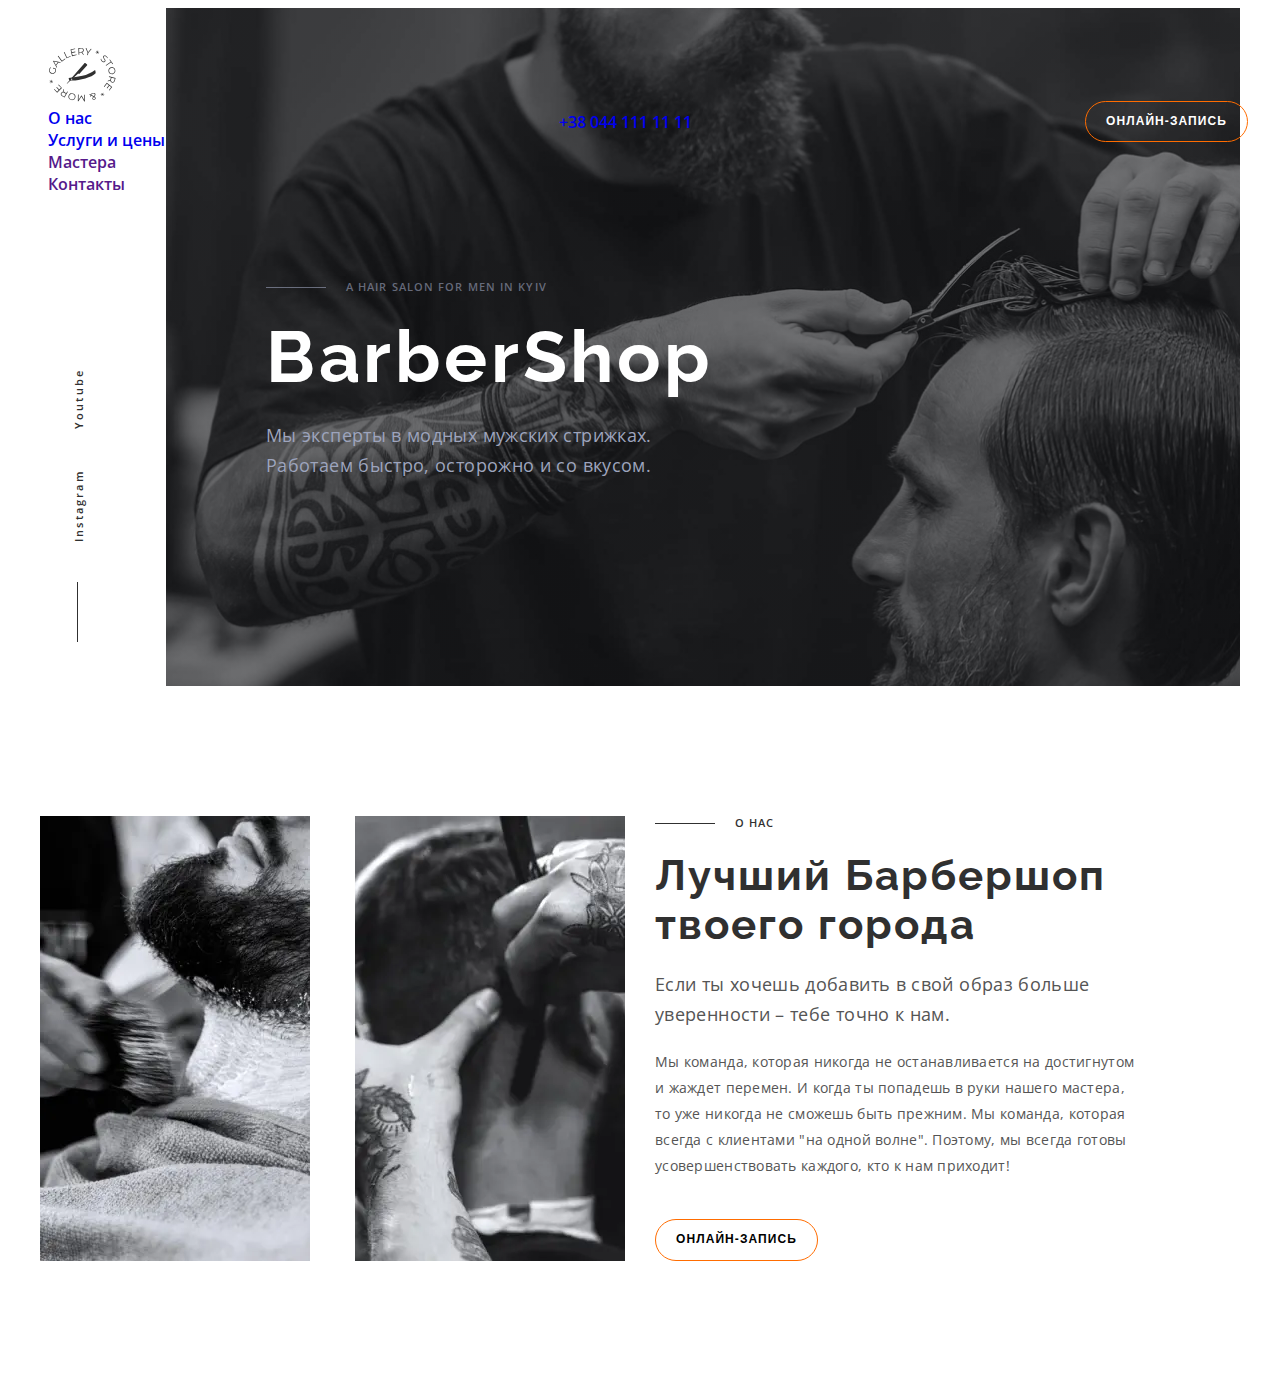
==== commit d155eae4: "Добавлено мобильное меню и подключены изображения под dpr" ====
--- a/index.html
+++ b/index.html
@@ -20,7 +20,7 @@
 
 <body>
     <!-- HEADER -->
-    <!-- <header class="header">
+    <header class="header">
         <div class="container header__container">
             <nav class="nav">
                 <a class="logo header__logo animate__bounce" href="./">
@@ -43,10 +43,53 @@
                     </li>
                 </ul>
             </nav>
+            <button class="burger-btn" data-menu-open>
+                <svg class="burger-btn__icon">
+                    <use href="./images/sprite.svg#burger-icon"></use>
+                </svg>
+            </button>
             <a class="header__tel link" href="tel:+380441111111">+38 044 111 11 11</a>
-            <button class="modal-btn modal-btn_theme_dark" data-modal-open type="button">онлайн-запись</button>
+            <button class="modal-btn modal-btn_theme_dark header__modal-btn" data-modal-open
+                type="button">онлайн-запись</button>
         </div>
-    </header> -->
+        <div class="mobile-menu" data-menu>
+            <div class="container mobile-menu__container">
+                <button class="mobile-menu__close-btn" data-menu-close>
+                    <svg class="mobile-menu__close-icon">
+                        <use href="./images/sprite.svg#close-icon"></use>
+                    </svg>
+                </button>
+                <ul class="nav-list list">
+                    <li class="nav-list__item">
+                        <a href="" class="nav-list__link link">О нас</a>
+                    </li>
+                    <li class="nav-list__item">
+                        <a href="" class="nav-list__link link">Услуги и цены</a>
+                    </li>
+                    <li class="nav-list__item">
+                        <a href="" class="nav-list__link link">Мастера</a>
+                    </li>
+                    <li class="nav-list__item">
+                        <a href="" class="nav-list__link link">Контакты</a>
+                    </li>
+                </ul>
+                <ul class="mobile-social-list list">
+                    <li class="mobile-social-list__item">
+                        <a href="" class="mobile-social-list__link link">Instagram</a>
+                    </li>
+                    <li class="mobile-social-list__item">
+                        <a href="" class="mobile-social-list__link link">Twitter</a>
+                    </li>
+                    <li class="mobile-social-list__item">
+                        <a href="" class="mobile-social-list__link link">Facebook</a>
+                    </li>
+                    <li class="mobile-social-list__item">
+                        <a href="" class="mobile-social-list__link link">LinkedIn</a>
+                    </li>
+                </ul>
+            </div>
+        </div>
+    </header>
     <main>
         <!-- HERO -->
         <section class="hero">
@@ -80,15 +123,39 @@
                     <ul class="about-list list">
                         <li class="about-list-item">
                             <picture>
-                                <source srcset="./images/about/about-img-desktop-1.jpg" media="(min-width: 1200px)">
-                                <source srcset="./images/about/about-img-tablet-1.jpg" media="(min-width: 768px)">
+                                <source
+                                    srcset="./images/about/about-img-desktop-1.webp 1x, ./images/about/about-img-desktop-1@2x.webp 2x"
+                                    media="(min-width: 1200px)" type="image/webp">
+                                <source
+                                    srcset="./images/about/about-img-desktop-1.jpg 1x, ./images/about/about-img-desktop-1@2x.jpg 2x"
+                                    media="(min-width: 1200px)">
+
+                                <source
+                                    srcset="./images/about/about-img-tablet-1.webp 1x, ./images/about/about-img-tablet-1@2x.webp 2x"
+                                    media="(min-width: 768px)" type="image/webp">
+                                <source
+                                    srcset="./images/about/about-img-tablet-1.jpg 1x, ./images/about/about-img-tablet-1@2x.jpg 2x"
+                                    media="(min-width: 768px)">
+
                                 <img class="about-list-img" src="" alt="мастер бреет бороду клиенту">
                             </picture>
                         </li>
                         <li class="about-list-item">
                             <picture>
-                                <source srcset="./images/about/about-img-desktop-2.jpg" media="(min-width: 1200px)">
-                                <source srcset="./images/about/about-img-tablet-2.jpg" media="(min-width: 768px)">
+                                <source
+                                    srcset="./images/about/about-img-desktop-2.webp 1x, ./images/about/about-img-desktop-2@2x.webp 2x"
+                                    media="(min-width: 1200px)" type="image/webp">
+                                <source
+                                    srcset="./images/about/about-img-desktop-2.jpg 1x, ./images/about/about-img-desktop-2@2x.jpg 2x"
+                                    media="(min-width: 1200px)">
+
+                                <source
+                                    srcset="./images/about/about-img-tablet-2.webp 1x, ./images/about/about-img-tablet-2@2x.webp 2x"
+                                    media="(min-width: 768px)" type="image/webp">
+                                <source
+                                    srcset="./images/about/about-img-tablet-2.jpg 1x, ./images/about/about-img-tablet-2@2x.jpg 2x"
+                                    media="(min-width: 768px)">
+
                                 <img class="about-list-img" src="" alt="мастер стрижет клиента">
                             </picture>
                         </li>
@@ -429,6 +496,7 @@
         </div>
     </div> -->
 
+    <script src="./js/menu.js"></script>
     <!-- <script src="./js/modal.js"></script> -->
 </body>
 
--- a/css/main.min.css
+++ b/css/main.min.css
@@ -1,2 +1,2 @@
-:root{--main-font: "Open Sans", sans-serif;--secondary-font: "Raleway", sans-serif;--accent-color: #ff6c00}.visually-hidden{position:absolute !important;clip:rect(1px 1px 1px 1px);clip:rect(1px, 1px, 1px, 1px);padding:0 !important;border:0 !important;height:1px !important;width:1px !important;overflow:hidden}.suptitle{display:flex;align-items:center}body{font-family:var(--main-font);font-weight:600}h1,h2,h3,h4,h5,h6,p{margin-top:0;margin-bottom:0}ul,ol{margin-top:0;margin-bottom:0;padding-left:0}img{display:block}.list{list-style:none}.link{text-decoration:none}.container{padding-left:15px;padding-right:15px}@media screen and (min-width: 480px){.container{width:448px;margin:0 auto}}@media screen and (min-width: 768px){.container{width:720px}}@media screen and (min-width: 1200px){.container{width:1200px}}.section{padding-top:84px;padding-bottom:84px}@media screen and (min-width: 768px){.section{padding-top:100px;padding-bottom:100px}}@media screen and (min-width: 1200px){.section{padding-top:130px;padding-bottom:130px}}.modal-btn{padding:12px 20px;font-size:12px;font-weight:600;line-height:1.33;letter-spacing:0.09em;text-transform:uppercase;cursor:pointer;background-color:transparent;border:1px solid var(--accent-color);border-radius:25px;transition:all 250ms linear}.modal-btn:hover,.modal-btn:focus{background-color:var(--accent-color);color:#ffffff}.modal-btn_theme_dark{color:#ffffff}@media screen and (min-width: 768px){.social-links-list{display:flex;align-items:center}.social-links-list::before{display:block;content:"";flex-shrink:0;width:60px;height:1px;background-color:#303030;margin-right:40px}.social-links-list__item:not(:last-child){margin-right:40px}.social-links-list__link{font-size:11px;line-height:1.36;letter-spacing:0.2em;color:#303030;transition:color 250ms linear}.social-links-list__link:hover,.social-links-list__link:focus{color:var(--accent-color)}}.suptitle{font-size:11px;font-weight:600;line-height:1.36;letter-spacing:0.1em;text-transform:uppercase;margin-bottom:20px}.suptitle::before{display:block;content:"";width:60px;height:1px;margin-right:20px}.suptitle-theme-dark{color:rgba(157,164,189,0.6)}.suptitle-theme-dark::before{background-color:rgba(157,164,189,0.6)}.suptitle-theme-light{color:#303030}.suptitle-theme-light::before{background-color:#303030}.description{font-size:16px;font-weight:400;line-height:1.63;letter-spacing:0.02em}.description-theme-dark{color:#9da4bd}.description-theme-light{color:#555555}@media screen and (min-width: 1200px){.description{font-size:18px;font-weight:400;line-height:1.67;letter-spacing:0.02em}}.title{font-family:var(--secondary-font);font-size:28px;line-height:1.18;letter-spacing:0.05em}.title-theme-dark{margin-bottom:44px;color:#ffffff}.title-theme-light{margin-bottom:20px;color:#303030}@media screen and (min-width: 1200px){.title{font-size:42px;line-height:1.17}}.social-list{display:flex;justify-content:space-between}.social-list-link{display:flex;align-items:center;justify-content:center;width:44px;height:44px;border-radius:50%;background-color:#ffffff;transition:background-color 250ms linear}.social-list-link:hover,.social-list-link:focus{background-color:#303030}.social-list-icon{fill:#303030;transition:fill 250ms linear}.social-list-link:hover .social-list-icon,.social-list-link:focus .social-list-icon{fill:var(--accent-color)}.backdrop{position:fixed;top:0;left:0;right:0;bottom:0;z-index:100;background-color:rgba(0,0,0,0.5);transition:opacity 500ms linear, visibility 500ms linear}.backdrop.is-hidden{opacity:0;visibility:hidden;pointer-events:none}.modal{position:absolute;top:50%;left:50%;transform:translate(-50%, -50%);width:528px;height:580px;background-color:#ffffff;padding:40px}.close-btn{position:absolute;top:8px;right:8px;width:30px;height:30px;border-radius:50%;border:1px solid rgba(0,0,0,0.1);background-color:transparent;cursor:pointer;padding:0}.modal-form{display:flex;flex-direction:column}.modal-form-head{font-size:24px;text-align:center;margin-bottom:40px}.modal-form-field{font-size:14px;color:rgba(0,0,0,0.8);margin-bottom:20px}.modal-form-input-wrapper{position:relative;display:block;margin-top:8px}.modal-form-input{font-size:16px;width:100%;height:40px;border:1px solid rgba(33,33,33,0.2);border-radius:4px;padding-left:42px;transition:border-color 250ms linear}.modal-form-input:focus{outline:none;border-color:var(--accent-color)}.modal-form-input:focus:not(:placeholder-shown):valid{border-color:green}.modal-form-input:focus:not(:placeholder-shown):invalid{border-color:red}.modal-form-icon{position:absolute;top:50%;left:12px;transform:translateY(-50%);display:block;width:18px;height:18px;background-color:teal;transition:background-color 250ms linear}.modal-form-input:focus+.modal-form-icon{background-color:var(--accent-color)}.modal-form-message{font-size:16px;width:100%;height:120px;resize:none;border:1px solid rgba(33,33,33,0.2);border-radius:4px;margin-top:8px;padding:12px 16px;transition:border-color 250ms linear}.modal-form-message:focus{outline:none;border-color:var(--accent-color)}.modal-form-message::placeholder{text-transform:uppercase;color:rgba(117,117,117,0.5)}.modal-form-checkbox-wrapper{position:relative}.modal-form-policy-label{display:flex;align-items:center;font-size:12px;margin-bottom:20px}.modal-form-policy-label::before{display:block;content:"";width:18px;height:18px;border:1px solid #303030;cursor:pointer;margin-right:10px}.modal-form-checkbox:checked+.modal-form-policy-label::before{background-color:var(--accent-color);box-shadow:inset 0 0 0 4px #ffffff}.modal-form-checkbox:focus+.modal-form-policy-label::before{outline:2px solid rgba(0,0,255,0.5)}.header{position:absolute;width:100%;padding-top:32px}.header__container{display:flex;align-items:center}.nav{display:flex;align-items:center}.logo{animation-duration:1000ms;animation-iteration-count:2}.header__logo{margin-right:70px}.menu{display:flex}.menu__item:not(:last-child){margin-right:40px}.menu__link{font-size:12px;line-height:1.33;letter-spacing:0.1em;color:#ffffff;transition:color 250ms linear}.menu__link:hover,.menu__link:focus{color:var(--accent-color)}.header__tel{font-size:12px;line-height:1.33;letter-spacing:0.1em;margin-left:auto;margin-right:40px;color:#ffffff;transition:color 250ms linear}.header__tel:hover,.header__tel:focus{color:var(--accent-color)}.hero__left-side{display:none}.hero__right-side{padding-top:208px;padding-bottom:183px}.hero__title{font-family:var(--secondary-font);font-size:48px;line-height:1.17;letter-spacing:0.05em;margin-bottom:20px;color:#ffffff}.hero__description{max-width:272px}@media screen and (max-width: 767px){.hero{background-color:#303030;background-image:linear-gradient(rgba(25,28,38,0.2), rgba(25,28,38,0.2)),url("../images/hero/bg-mobile.jpg");background-size:cover}}@media screen and (min-width: 768px){.hero__container{display:flex}.hero__left-side{display:flex;align-items:flex-end;width:120px;padding-left:36px;padding-bottom:40px}.hero__right-side{flex-grow:1;padding-top:272px;padding-bottom:245px;padding-left:120px;background-color:#303030;background-image:linear-gradient(rgba(25,28,38,0.2), rgba(25,28,38,0.2)),url("../images/hero/bg-tablet.jpg");background-size:cover}.hero__description{max-width:352px}.hero-social-links-list{transform:rotate(-90deg) translateX(-18px);transform-origin:left top}}@media screen and (min-width: 1200px){.hero__right-side{padding-left:100px;padding-bottom:206px;background-image:linear-gradient(rgba(25,28,38,0.2), rgba(25,28,38,0.2)),url("../images/hero/bg-desktop.jpg")}.hero__left-side{width:100px;padding-left:26px}.hero__title{font-size:72px;line-height:1.18}.hero__description{max-width:400px}}.about-left-side{display:none}.about-title{max-width:320px}.about-description{margin-bottom:20px}.about-text{font-weight:400;font-size:14px;line-height:1.86;letter-spacing:0.02em;color:#555555;margin-bottom:40px}@media screen and (min-width: 768px){.about-container{display:flex;justify-content:space-between}.about-left-side{display:block}.about-left-side,.about-right-side{width:calc(100% / 2 - 15px)}.about-list-item:not(:last-child){margin-bottom:30px}}@media screen and (min-width: 1200px){.about-title{max-width:unset}.about-list{display:flex;justify-content:space-between}.about-list-item:not(:last-child){margin-bottom:0}.about-description{max-width:442px}.about-text{max-width:480px}}.services{background-color:#111319;background-image:url("../images/services/bg.png");background-size:cover}.services-list-wrapper{display:flex;margin-bottom:50px}.services-list{width:50%;padding:30px 40px}.services-list:nth-child(odd){background-image:linear-gradient(180deg, #171a24 0%, rgba(23,26,36,0.2) 100%)}.services-list:nth-child(even){background-image:linear-gradient(180deg, #090b13 0%, rgba(9,11,19,0.2) 100%)}.services-list-item{display:flex;align-items:baseline}.services-list-item::before{content:"";flex-grow:1;height:1px;margin:0 6px;background-color:rgba(157,164,189,0.12)}.services-list-item:not(:last-child){margin-bottom:20px}.services-list-name,.services-list-price{font-weight:400;font-size:18px;line-height:1.67;letter-spacing:0.02em;color:#9da4bd}.services-list-name{order:-1}.services-modal-btn{display:block;margin:0 auto}.advantages-container{display:flex;justify-content:space-between}.advantages-description{max-width:470px}.advantages-left-side,.advantages-right-side{width:calc(100% / 2 - 15px)}.advantages-list{display:flex;flex-wrap:wrap;align-items:flex-end;width:370px;margin:0 auto}.advantages-list-item{width:170px;height:133px;padding:20px;background-color:#f7f7f7}.advantages-list-item:nth-child(odd){margin-bottom:30px;margin-right:30px}.advantages-list-count{font-weight:700;font-size:42px;line-height:1.36;text-align:center;letter-spacing:0.05em;color:#303030}.advantages-list-desc{font-size:11px;line-height:1.36;text-align:center;color:#303030}.masters{background-color:#f7f7f7}.masters-list{display:flex;flex-wrap:wrap;margin-left:-30px;margin-top:-30px}.masters-list-item{flex-basis:calc((100% - 90px) / 3);margin-left:30px;margin-top:30px}.masters-list-content{padding-top:30px;padding-right:82px;padding-left:82px}.masters-list-name{font-weight:400;font-size:18px;line-height:1.39;text-align:center;letter-spacing:0.02em;color:#303030;margin-bottom:8px}.masters-list-position{font-weight:400;font-size:14px;line-height:1.36;text-align:center;letter-spacing:0.02em;color:var(--accent-color);margin-bottom:30px}.gallery-suptitle{margin-bottom:44px}.gallery-list{display:flex;flex-wrap:wrap;margin-left:-30px;margin-top:-30px}.gallery-list-item{flex-basis:calc((100% - 120px) / 4);margin-top:30px;margin-left:30px}.contact-list-link{font-weight:400;font-size:18px;line-height:1.67;letter-spacing:0.02em;color:#9da4bd}.contact-info-date{font-weight:400;font-size:18px;line-height:1.67;letter-spacing:0.02em;color:#9da4bd}.footer{padding-top:56px;padding-bottom:56px}.footer-container{display:flex;align-items:center;justify-content:space-between}.copyright{font-size:11px;line-height:1.36;letter-spacing:0.2em;color:#9da4bd}
+:root{--main-font: "Open Sans", sans-serif;--secondary-font: "Raleway", sans-serif;--accent-color: #ff6c00}.visually-hidden{position:absolute !important;clip:rect(1px 1px 1px 1px);clip:rect(1px, 1px, 1px, 1px);padding:0 !important;border:0 !important;height:1px !important;width:1px !important;overflow:hidden}.suptitle{display:flex;align-items:center}body{font-family:var(--main-font);font-weight:600}h1,h2,h3,h4,h5,h6,p{margin-top:0;margin-bottom:0}ul,ol{margin-top:0;margin-bottom:0;padding-left:0}img{display:block}.list{list-style:none}.link{text-decoration:none}.container{padding-left:15px;padding-right:15px}@media screen and (min-width: 480px){.container{width:448px;margin:0 auto}}@media screen and (min-width: 768px){.container{width:720px}}@media screen and (min-width: 1200px){.container{width:1200px}}.section{padding-top:84px;padding-bottom:84px}@media screen and (min-width: 768px){.section{padding-top:100px;padding-bottom:100px}}@media screen and (min-width: 1200px){.section{padding-top:130px;padding-bottom:130px}}.modal-btn{padding:12px 20px;font-size:12px;font-weight:600;line-height:1.33;letter-spacing:0.09em;text-transform:uppercase;cursor:pointer;background-color:transparent;border:1px solid var(--accent-color);border-radius:25px;transition:all 250ms linear}.modal-btn:hover,.modal-btn:focus{background-color:var(--accent-color);color:#ffffff}.modal-btn_theme_dark{color:#ffffff}@media screen and (min-width: 768px){.social-links-list{display:flex;align-items:center}.social-links-list::before{display:block;content:"";flex-shrink:0;width:60px;height:1px;background-color:#303030;margin-right:40px}.social-links-list__item:not(:last-child){margin-right:40px}.social-links-list__link{font-size:11px;line-height:1.36;letter-spacing:0.2em;color:#303030;transition:color 250ms linear}.social-links-list__link:hover,.social-links-list__link:focus{color:var(--accent-color)}}.suptitle{font-size:11px;font-weight:600;line-height:1.36;letter-spacing:0.1em;text-transform:uppercase;margin-bottom:20px}.suptitle::before{display:block;content:"";width:60px;height:1px;margin-right:20px}.suptitle-theme-dark{color:rgba(157,164,189,0.6)}.suptitle-theme-dark::before{background-color:rgba(157,164,189,0.6)}.suptitle-theme-light{color:#303030}.suptitle-theme-light::before{background-color:#303030}.description{font-size:16px;font-weight:400;line-height:1.63;letter-spacing:0.02em}.description-theme-dark{color:#9da4bd}.description-theme-light{color:#555555}@media screen and (min-width: 1200px){.description{font-size:18px;font-weight:400;line-height:1.67;letter-spacing:0.02em}}.title{font-family:var(--secondary-font);font-size:28px;line-height:1.18;letter-spacing:0.05em}.title-theme-dark{margin-bottom:44px;color:#ffffff}.title-theme-light{margin-bottom:20px;color:#303030}@media screen and (min-width: 1200px){.title{font-size:42px;line-height:1.17}}.social-list{display:flex;justify-content:space-between}.social-list-link{display:flex;align-items:center;justify-content:center;width:44px;height:44px;border-radius:50%;background-color:#ffffff;transition:background-color 250ms linear}.social-list-link:hover,.social-list-link:focus{background-color:#303030}.social-list-icon{fill:#303030;transition:fill 250ms linear}.social-list-link:hover .social-list-icon,.social-list-link:focus .social-list-icon{fill:var(--accent-color)}.backdrop{position:fixed;top:0;left:0;right:0;bottom:0;z-index:100;background-color:rgba(0,0,0,0.5);transition:opacity 500ms linear, visibility 500ms linear}.backdrop.is-hidden{opacity:0;visibility:hidden;pointer-events:none}.modal{position:absolute;top:50%;left:50%;transform:translate(-50%, -50%);width:528px;height:580px;background-color:#ffffff;padding:40px}.close-btn{position:absolute;top:8px;right:8px;width:30px;height:30px;border-radius:50%;border:1px solid rgba(0,0,0,0.1);background-color:transparent;cursor:pointer;padding:0}.modal-form{display:flex;flex-direction:column}.modal-form-head{font-size:24px;text-align:center;margin-bottom:40px}.modal-form-field{font-size:14px;color:rgba(0,0,0,0.8);margin-bottom:20px}.modal-form-input-wrapper{position:relative;display:block;margin-top:8px}.modal-form-input{font-size:16px;width:100%;height:40px;border:1px solid rgba(33,33,33,0.2);border-radius:4px;padding-left:42px;transition:border-color 250ms linear}.modal-form-input:focus{outline:none;border-color:var(--accent-color)}.modal-form-input:focus:not(:placeholder-shown):valid{border-color:green}.modal-form-input:focus:not(:placeholder-shown):invalid{border-color:red}.modal-form-icon{position:absolute;top:50%;left:12px;transform:translateY(-50%);display:block;width:18px;height:18px;background-color:teal;transition:background-color 250ms linear}.modal-form-input:focus+.modal-form-icon{background-color:var(--accent-color)}.modal-form-message{font-size:16px;width:100%;height:120px;resize:none;border:1px solid rgba(33,33,33,0.2);border-radius:4px;margin-top:8px;padding:12px 16px;transition:border-color 250ms linear}.modal-form-message:focus{outline:none;border-color:var(--accent-color)}.modal-form-message::placeholder{text-transform:uppercase;color:rgba(117,117,117,0.5)}.modal-form-checkbox-wrapper{position:relative}.modal-form-policy-label{display:flex;align-items:center;font-size:12px;margin-bottom:20px}.modal-form-policy-label::before{display:block;content:"";width:18px;height:18px;border:1px solid #303030;cursor:pointer;margin-right:10px}.modal-form-checkbox:checked+.modal-form-policy-label::before{background-color:var(--accent-color);box-shadow:inset 0 0 0 4px #ffffff}.modal-form-checkbox:focus+.modal-form-policy-label::before{outline:2px solid rgba(0,0,255,0.5)}.header{position:absolute;width:100%;padding-top:40px;padding-bottom:40px}.header__container{display:flex;align-items:center;justify-content:space-between}.logo__icon{fill:#ffffff}@media screen and (max-width: 767px){.menu{display:none}.header__tel{display:none}.header__modal-btn{display:none}.burger-btn{background-color:transparent;border:none;padding:0;line-height:0}.burger-btn__icon{fill:#ffffff;width:40px;height:40px}.mobile-menu{position:fixed;z-index:100;top:0;left:0;right:0;bottom:0;background-color:wheat;opacity:0;visibility:hidden;pointer-events:none;transition:opacity 500ms linear, visibility 500ms linear}.mobile-menu__container{position:relative;padding-top:48px;padding-bottom:48px;padding-left:35px}.mobile-menu__close-btn{position:absolute;top:10px;right:15px;background-color:transparent;border:none;padding:0;line-height:0}.mobile-menu__close-icon{width:40px;height:40px}.mobile-menu.is-open{opacity:1;visibility:visible;pointer-events:auto}.nav-list{margin-bottom:60px}.mobile-social-list{display:flex;margin:0 -10px}.mobile-social-list__item:not(:last-child){border-right:1px solid #303030}.mobile-social-list__link{padding:0 10px}}@media screen and (min-width: 768px){.burger-btn{display:none}.mobile-menu{display:none}.logo__icon{fill:#303030}}.hero__left-side{display:none}.hero__right-side{padding-top:208px;padding-bottom:183px}.hero__title{font-family:var(--secondary-font);font-size:48px;line-height:1.17;letter-spacing:0.05em;margin-bottom:20px;color:#ffffff}.hero__description{max-width:272px}@media screen and (max-width: 767px){.hero{background-color:#303030;background-image:linear-gradient(rgba(25,28,38,0.2), rgba(25,28,38,0.2)),url("../images/hero/bg-mobile.jpg");background-size:cover}}@media screen and (min-device-pixel-ratio: 2) and (max-width: 767px), screen and (min-resolution: 192dpi) and (max-width: 767px), screen and (min-resolution: 2dppx) and (max-width: 767px){.hero{background-image:linear-gradient(rgba(25,28,38,0.2), rgba(25,28,38,0.2)),url("../images/hero/bg-mobile@2x.jpg")}}@media screen and (min-width: 768px){.hero__container{display:flex}.hero__left-side{display:flex;align-items:flex-end;width:120px;padding-left:36px;padding-bottom:40px}.hero__right-side{flex-grow:1;padding-top:272px;padding-bottom:245px;padding-left:120px;background-color:#303030;background-image:linear-gradient(rgba(25,28,38,0.2), rgba(25,28,38,0.2)),url("../images/hero/bg-tablet.jpg");background-size:cover}.hero__description{max-width:352px}.hero-social-links-list{transform:rotate(-90deg) translateX(-18px);transform-origin:left top}}@media screen and (min-device-pixel-ratio: 2) and (min-width: 768px), screen and (min-resolution: 192dpi) and (min-width: 768px), screen and (min-resolution: 2dppx) and (min-width: 768px){.hero__right-side{background-image:linear-gradient(rgba(25,28,38,0.2), rgba(25,28,38,0.2)),url("../images/hero/bg-tablet@2x.jpg")}}@media screen and (min-width: 1200px){.hero__right-side{padding-left:100px;padding-bottom:206px;background-image:linear-gradient(rgba(25,28,38,0.2), rgba(25,28,38,0.2)),url("../images/hero/bg-desktop.jpg")}.hero__left-side{width:100px;padding-left:26px}.hero__title{font-size:72px;line-height:1.18}.hero__description{max-width:400px}}@media screen and (min-device-pixel-ratio: 2) and (min-width: 1200px), screen and (min-resolution: 192dpi) and (min-width: 1200px), screen and (min-resolution: 2dppx) and (min-width: 1200px){.hero__right-side{background-image:linear-gradient(rgba(25,28,38,0.2), rgba(25,28,38,0.2)),url("../images/hero/bg-desktop@2x.jpg")}}.about-left-side{display:none}.about-title{max-width:320px}.about-description{margin-bottom:20px}.about-text{font-weight:400;font-size:14px;line-height:1.86;letter-spacing:0.02em;color:#555555;margin-bottom:40px}@media screen and (min-width: 768px){.about-container{display:flex;justify-content:space-between}.about-left-side{display:block}.about-left-side,.about-right-side{width:calc(100% / 2 - 15px)}.about-list-item:not(:last-child){margin-bottom:30px}}@media screen and (min-width: 1200px){.about-title{max-width:unset}.about-list{display:flex;justify-content:space-between}.about-list-item:not(:last-child){margin-bottom:0}.about-description{max-width:442px}.about-text{max-width:480px}}.services{background-color:#111319;background-image:url("../images/services/bg.png");background-size:cover}.services-list-wrapper{display:flex;margin-bottom:50px}.services-list{width:50%;padding:30px 40px}.services-list:nth-child(odd){background-image:linear-gradient(180deg, #171a24 0%, rgba(23,26,36,0.2) 100%)}.services-list:nth-child(even){background-image:linear-gradient(180deg, #090b13 0%, rgba(9,11,19,0.2) 100%)}.services-list-item{display:flex;align-items:baseline}.services-list-item::before{content:"";flex-grow:1;height:1px;margin:0 6px;background-color:rgba(157,164,189,0.12)}.services-list-item:not(:last-child){margin-bottom:20px}.services-list-name,.services-list-price{font-weight:400;font-size:18px;line-height:1.67;letter-spacing:0.02em;color:#9da4bd}.services-list-name{order:-1}.services-modal-btn{display:block;margin:0 auto}.advantages-container{display:flex;justify-content:space-between}.advantages-description{max-width:470px}.advantages-left-side,.advantages-right-side{width:calc(100% / 2 - 15px)}.advantages-list{display:flex;flex-wrap:wrap;align-items:flex-end;width:370px;margin:0 auto}.advantages-list-item{width:170px;height:133px;padding:20px;background-color:#f7f7f7}.advantages-list-item:nth-child(odd){margin-bottom:30px;margin-right:30px}.advantages-list-count{font-weight:700;font-size:42px;line-height:1.36;text-align:center;letter-spacing:0.05em;color:#303030}.advantages-list-desc{font-size:11px;line-height:1.36;text-align:center;color:#303030}.masters{background-color:#f7f7f7}.masters-list{display:flex;flex-wrap:wrap;margin-left:-30px;margin-top:-30px}.masters-list-item{flex-basis:calc((100% - 90px) / 3);margin-left:30px;margin-top:30px}.masters-list-content{padding-top:30px;padding-right:82px;padding-left:82px}.masters-list-name{font-weight:400;font-size:18px;line-height:1.39;text-align:center;letter-spacing:0.02em;color:#303030;margin-bottom:8px}.masters-list-position{font-weight:400;font-size:14px;line-height:1.36;text-align:center;letter-spacing:0.02em;color:var(--accent-color);margin-bottom:30px}.gallery-suptitle{margin-bottom:44px}.gallery-list{display:flex;flex-wrap:wrap;margin-left:-30px;margin-top:-30px}.gallery-list-item{flex-basis:calc((100% - 120px) / 4);margin-top:30px;margin-left:30px}.contact-list-link{font-weight:400;font-size:18px;line-height:1.67;letter-spacing:0.02em;color:#9da4bd}.contact-info-date{font-weight:400;font-size:18px;line-height:1.67;letter-spacing:0.02em;color:#9da4bd}.footer{padding-top:56px;padding-bottom:56px}.footer-container{display:flex;align-items:center;justify-content:space-between}.copyright{font-size:11px;line-height:1.36;letter-spacing:0.2em;color:#9da4bd}
 /*# sourceMappingURL=main.min.css.map */